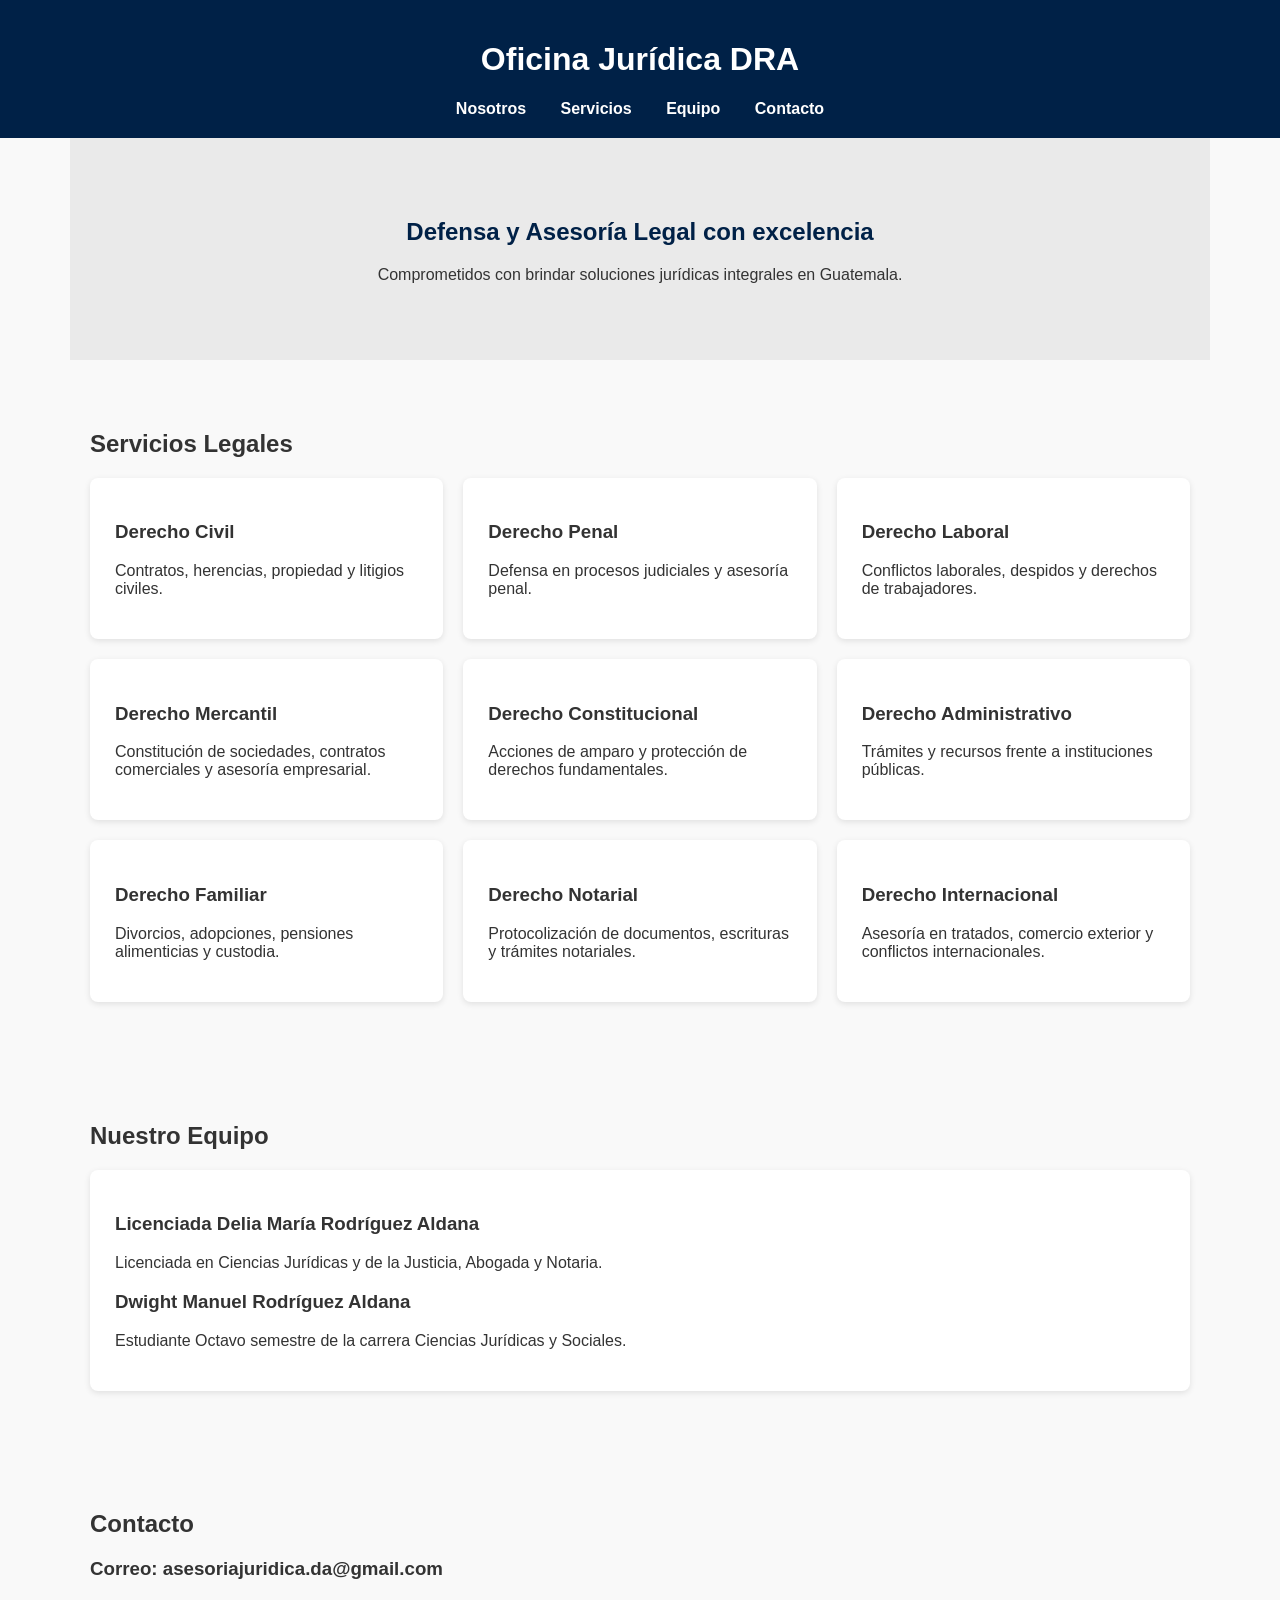
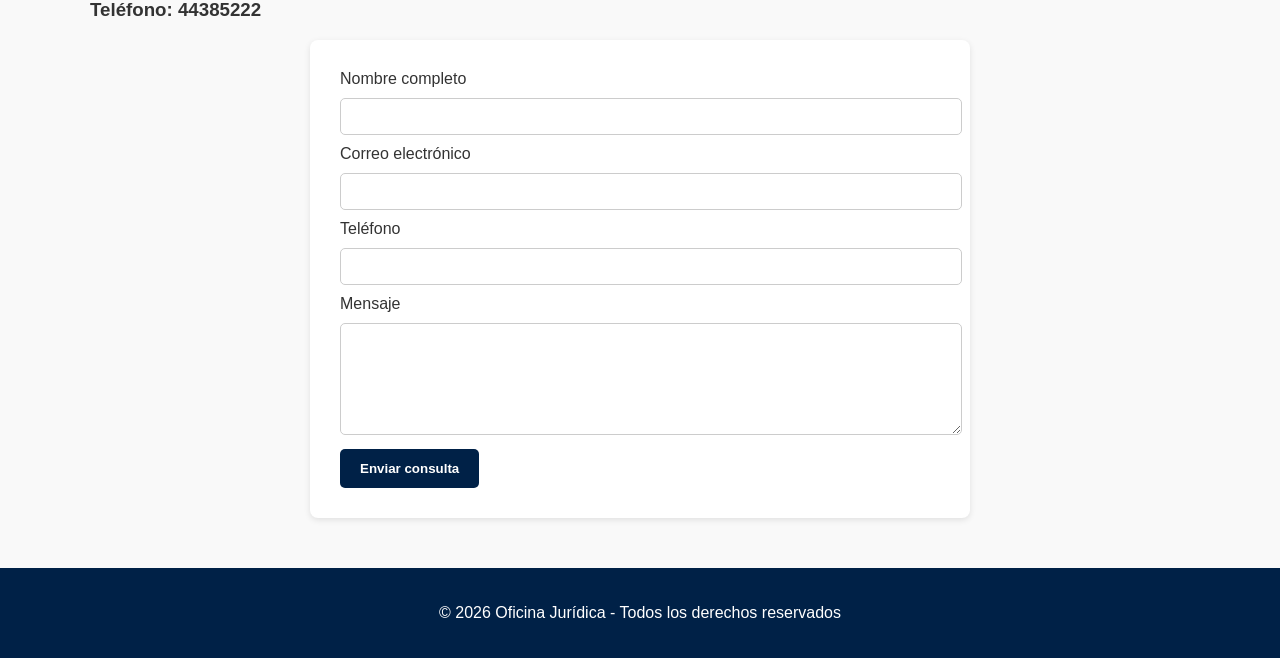
==== index.html @ 93d7ea25 "Add files via upload" ====
<!DOCTYPE html>
<html lang="es">
<head>
  <meta charset="UTF-8">
  <meta name="viewport" content="width=device-width, initial-scale=1.0">
  <title>Oficina Jurídica - DRA</title>
  <link rel="stylesheet" href="style.css">
</head>
<body>
  <header>
    <h1>Oficina Jurídica DRA</h1>
    <nav>
      <a href="#about">Nosotros</a>
      <a href="#services">Servicios</a>
      <a href="#team">Equipo</a>
      <a href="#contact">Contacto</a>
    </nav>
  </header>

  <section class="hero" id="about">
    <h2>Defensa y Asesoría Legal con excelencia</h2>
    <p>Comprometidos con brindar soluciones jurídicas integrales en Guatemala.</p>
  </section>

  <section id="services">
    <h2>Servicios Legales</h2>
    <div class="grid">
      <div class="card"><h3>Derecho Civil</h3><p>Contratos, herencias, propiedad y litigios civiles.</p></div>
      <div class="card"><h3>Derecho Penal</h3><p>Defensa en procesos judiciales y asesoría penal.</p></div>
      <div class="card"><h3>Derecho Laboral</h3><p>Conflictos laborales, despidos y derechos de trabajadores.</p></div>
      <div class="card"><h3>Derecho Mercantil</h3><p>Constitución de sociedades, contratos comerciales y asesoría empresarial.</p></div>
      <div class="card"><h3>Derecho Constitucional</h3><p>Acciones de amparo y protección de derechos fundamentales.</p></div>
      <div class="card"><h3>Derecho Administrativo</h3><p>Trámites y recursos frente a instituciones públicas.</p></div>
      <div class="card"><h3>Derecho Familiar</h3><p>Divorcios, adopciones, pensiones alimenticias y custodia.</p></div>
      <div class="card"><h3>Derecho Notarial</h3><p>Protocolización de documentos, escrituras y trámites notariales.</p></div>
      <div class="card"><h3>Derecho Internacional</h3><p>Asesoría en tratados, comercio exterior y conflictos internacionales.</p></div>
    </div>
  </section>

  <section id="team">
    <h2>Nuestro Equipo</h2>
    <div class="card">
      <h3>Licenciada Delia María Rodríguez Aldana</h3>
      <p>Licenciada en Ciencias Jurídicas y de la Justicia, Abogada y Notaria.</p>
<h3>Dwight Manuel Rodríguez Aldana</h3>
      <p>Estudiante Octavo semestre de la carrera Ciencias Jurídicas y Sociales.</p>
    </div>
  </section>

  <section id="contact">
    <h2>Contacto</h2>
<h3>Correo: asesoriajuridica.da@gmail.com</h3>
<h3>Teléfono: 44385222</h3>
    <form action="https://formspree.io/f/maqgzyrv" method="POST" class="formulario">
      <label for="name">Nombre completo</label>
      <input type="text" id="name" name="name" required>

      <label for="email">Correo electrónico</label>
      <input type="email" id="email" name="name" required>

      <label for="phone">Teléfono</label>
      <input type="tel" id="phone" name="4438-5222">

      <label for="message">Mensaje</label>
      <textarea id="message" name="message" rows="6" required></textarea>

      <input type="hidden" name="_next" value="gracias.html">

      <button type="submit">Enviar consulta</button>
    </form>
  </section>

  <footer>
    <p>&copy; 2026 Oficina Jurídica - Todos los derechos reservados</p>
  </footer>
</body>
</html>
---- style.css ----
body {
  font-family: 'Segoe UI', Arial, sans-serif;
  margin: 0;
  padding: 0;
  background: #f9f9f9;
  color: #333;
}

header {
  background: #002147;
  color: white;
  padding: 20px;
  text-align: center;
}

nav a {
  color: white;
  margin: 0 15px;
  text-decoration: none;
  font-weight: bold;
}

section {
  padding: 50px;
  max-width: 1100px;
  margin: auto;
}

.hero {
  background: #eaeaea;
  text-align: center;
  padding: 60px 20px;
}

.hero h2 {
  color: #002147;
}

.grid {
  display: flex;
  flex-wrap: wrap;
  gap: 20px;
  justify-content: center;
}

.card {
  background: #fff;
  padding: 25px;
  border-radius: 8px;
  box-shadow: 0 2px 6px rgba(0,0,0,0.1);
  flex: 1 1 300px;
}

.formulario {
  max-width: 600px;
  margin: auto;
  background: #fff;
  padding: 30px;
  border-radius: 8px;
  box-shadow: 0 2px 6px rgba(0,0,0,0.1);
}

.formulario input, .formulario textarea {
  width: 100%;
  padding: 10px;
  margin: 10px 0;
  border: 1px solid #ccc;
  border-radius: 5px;
}

.formulario button {
  background: #002147;
  color: white;
  padding: 12px 20px;
  border: none;
  border-radius: 5px;
  cursor: pointer;
  font-weight: bold;
}

footer {
  background: #002147;
  color: white;
  text-align: center;
  padding: 20px;
}
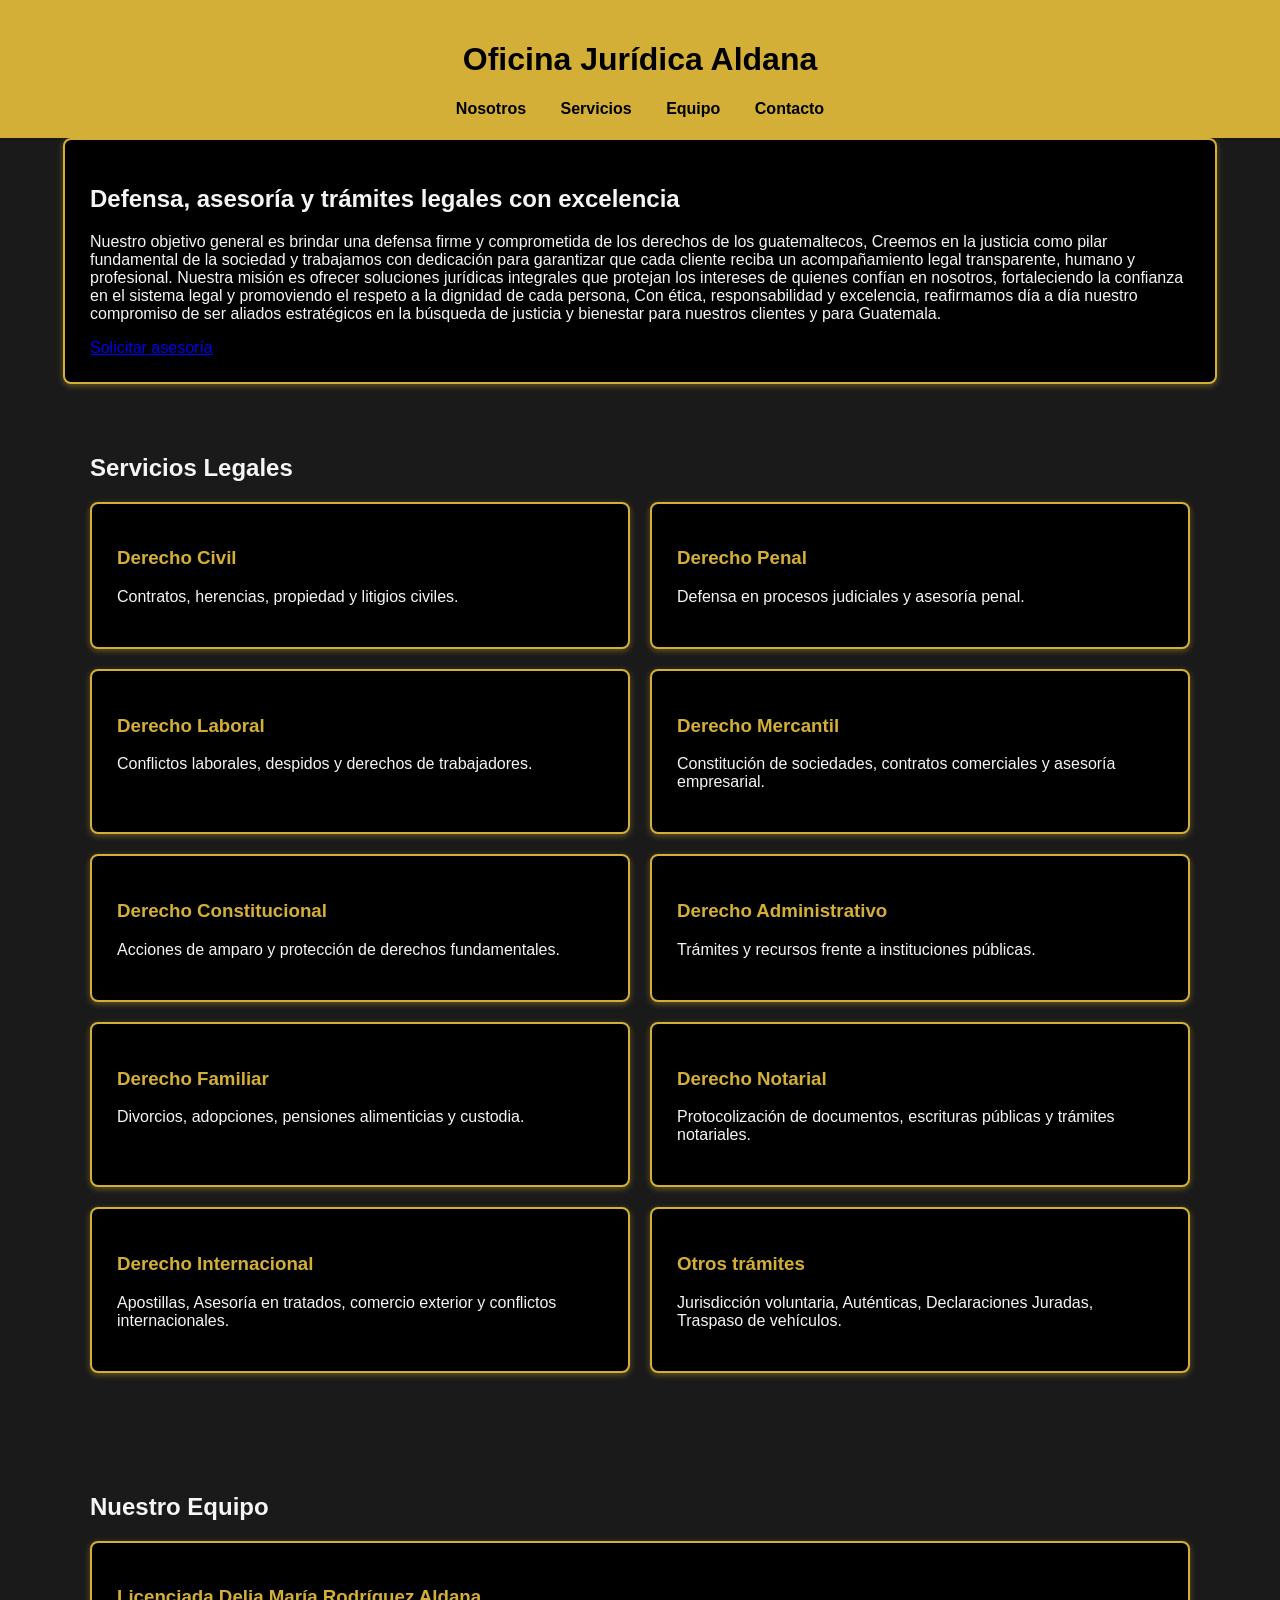
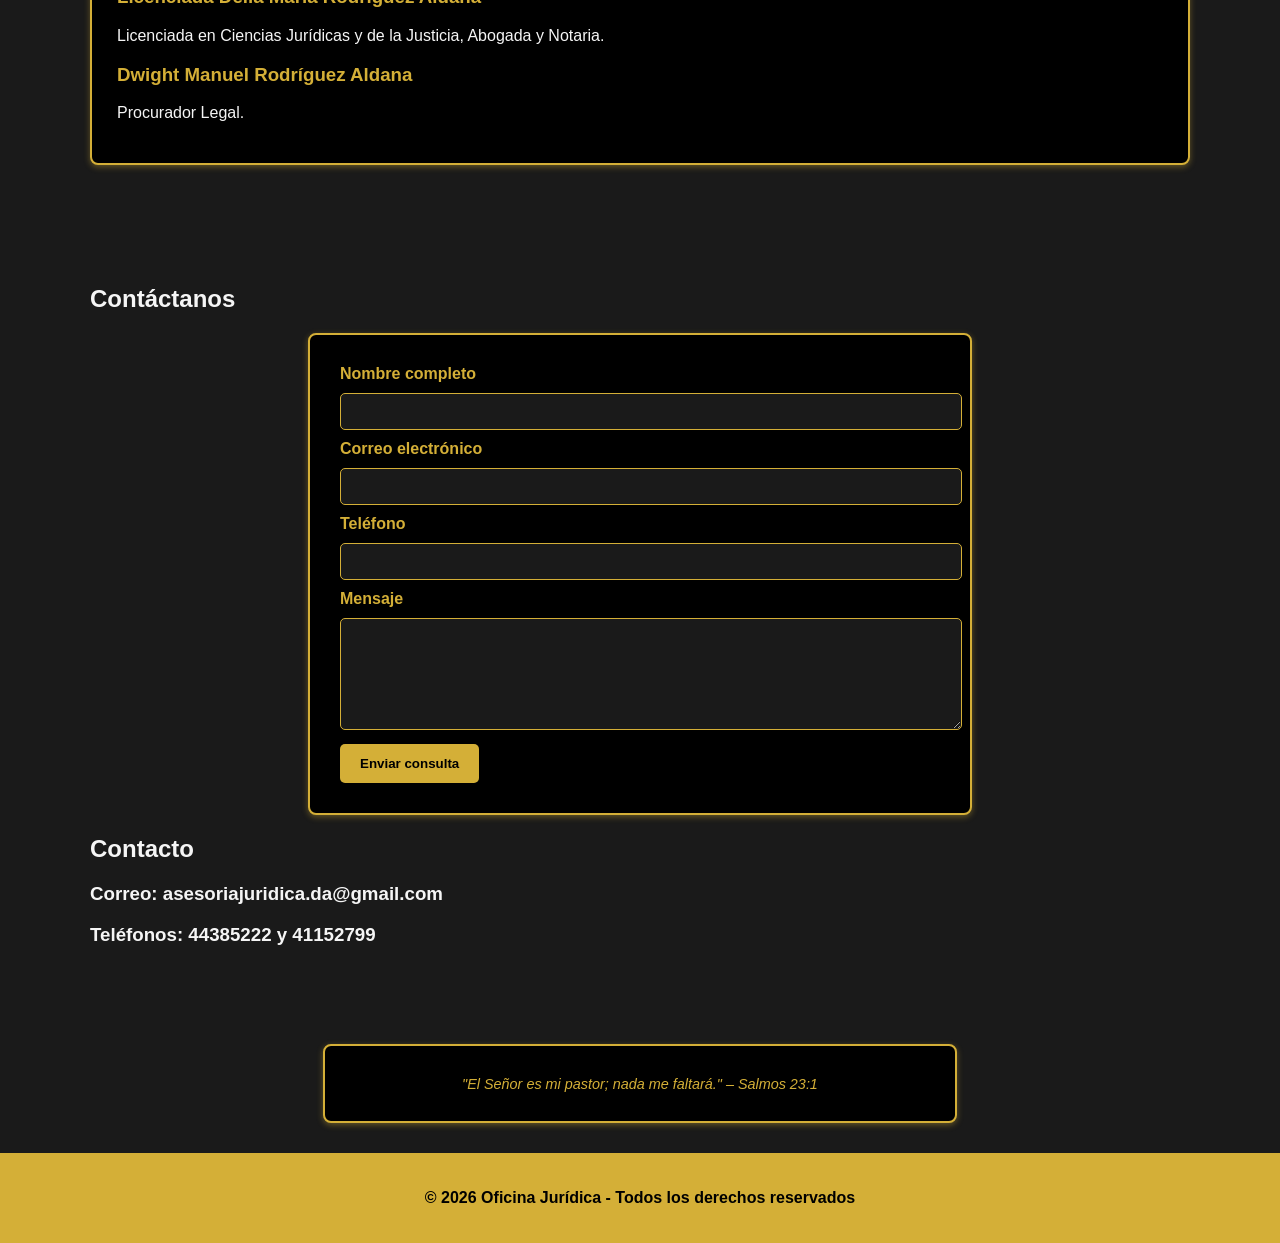
==== commit 1ed12943: "Add files via upload" ====
--- a/index.html
+++ b/index.html
@@ -3,12 +3,12 @@
 <head>
   <meta charset="UTF-8">
   <meta name="viewport" content="width=device-width, initial-scale=1.0">
-  <title>Oficina Jurídica - DRA</title>
+  <title>Oficina Jurídica - Aldana</title>
   <link rel="stylesheet" href="style.css">
 </head>
 <body>
   <header>
-    <h1>Oficina Jurídica DRA</h1>
+    <h1>Oficina Jurídica Aldana</h1>
     <nav>
       <a href="#about">Nosotros</a>
       <a href="#services">Servicios</a>
@@ -17,9 +17,13 @@
     </nav>
   </header>
 
-  <section class="hero" id="about">
-    <h2>Defensa y Asesoría Legal con excelencia</h2>
-    <p>Comprometidos con brindar soluciones jurídicas integrales en Guatemala.</p>
+  <section class="card" id="about">
+
+    <h2>Defensa, asesoría y trámites legales con excelencia</h2>
+    <p>Nuestro objetivo general es brindar una defensa firme y comprometida de los derechos de los guatemaltecos, Creemos en la justicia como pilar fundamental de la sociedad y trabajamos con dedicación para garantizar que cada cliente reciba un acompañamiento legal transparente, humano y profesional.
+
+Nuestra misión es ofrecer soluciones jurídicas integrales que protejan los intereses de quienes confían en nosotros, fortaleciendo la confianza en el sistema legal y promoviendo el respeto a la dignidad de cada persona, Con ética, responsabilidad y excelencia, reafirmamos día a día nuestro compromiso de ser aliados estratégicos en la búsqueda de justicia y bienestar para nuestros clientes y para Guatemala.</p>
+<a href="#contact" class="btn">Solicitar asesoría</a>
   </section>
 
   <section id="services">
@@ -32,8 +36,9 @@
       <div class="card"><h3>Derecho Constitucional</h3><p>Acciones de amparo y protección de derechos fundamentales.</p></div>
       <div class="card"><h3>Derecho Administrativo</h3><p>Trámites y recursos frente a instituciones públicas.</p></div>
       <div class="card"><h3>Derecho Familiar</h3><p>Divorcios, adopciones, pensiones alimenticias y custodia.</p></div>
-      <div class="card"><h3>Derecho Notarial</h3><p>Protocolización de documentos, escrituras y trámites notariales.</p></div>
-      <div class="card"><h3>Derecho Internacional</h3><p>Asesoría en tratados, comercio exterior y conflictos internacionales.</p></div>
+      <div class="card"><h3>Derecho Notarial</h3><p>Protocolización de documentos, escrituras públicas y trámites notariales.</p></div>
+      <div class="card"><h3>Derecho Internacional</h3><p>Apostillas, Asesoría en tratados, comercio exterior y conflictos internacionales.</p></div>
+ <div class="card"><h3>Otros trámites</h3><p>Jurisdicción voluntaria, Auténticas, Declaraciones Juradas, Traspaso de vehículos.</p></div>
     </div>
   </section>
 
@@ -43,14 +48,12 @@
       <h3>Licenciada Delia María Rodríguez Aldana</h3>
       <p>Licenciada en Ciencias Jurídicas y de la Justicia, Abogada y Notaria.</p>
 <h3>Dwight Manuel Rodríguez Aldana</h3>
-      <p>Estudiante Octavo semestre de la carrera Ciencias Jurídicas y Sociales.</p>
+      <p>Procurador Legal.</p>
     </div>
   </section>
 
   <section id="contact">
-    <h2>Contacto</h2>
-<h3>Correo: asesoriajuridica.da@gmail.com</h3>
-<h3>Teléfono: 44385222</h3>
+    <h2>Contáctanos</h2>
     <form action="https://formspree.io/f/maqgzyrv" method="POST" class="formulario">
       <label for="name">Nombre completo</label>
       <input type="text" id="name" name="name" required>
@@ -68,8 +71,13 @@
 
       <button type="submit">Enviar consulta</button>
     </form>
+<h2>Contacto</h2>
+<h3>Correo: asesoriajuridica.da@gmail.com</h3>
+<h3>Teléfonos: 44385222 y 41152799</h3>
   </section>
-
+<div class="versiculo">
+  <p>"El Señor es mi pastor; nada me faltará." – Salmos 23:1</p>
+</div>
   <footer>
     <p>&copy; 2026 Oficina Jurídica - Todos los derechos reservados</p>
   </footer>
--- a/style.css
+++ b/style.css
@@ -1,86 +1,127 @@
+/* Estilo general */
 body {
   font-family: 'Segoe UI', Arial, sans-serif;
   margin: 0;
   padding: 0;
-  background: #f9f9f9;
-  color: #333;
+  background: #1a1a1a; /* gris oscuro para suavizar el contraste */
+  color: #f5f5f5;      /* texto claro */
 }
 
+/* Encabezado y navegación */
 header {
-  background: #002147;
-  color: white;
+  background: #d4af37; /* dorado protagonista */
+  color: #000;
   padding: 20px;
   text-align: center;
 }
-
 nav a {
-  color: white;
+  color: #000;
   margin: 0 15px;
   text-decoration: none;
   font-weight: bold;
 }
+nav a:hover {
+  color: #b8860b; /* dorado más oscuro al pasar el mouse */
+}
 
+/* Secciones */
 section {
   padding: 50px;
   max-width: 1100px;
   margin: auto;
 }
 
+/* Hero principal */
 .hero {
-  background: #eaeaea;
+  background: #000;
   text-align: center;
   padding: 60px 20px;
+  color: #d4af37; /* dorado dominante */
+}
+.hero h2 {
+  font-size: 2em;
+  margin-bottom: 10px;
 }
 
-.hero h2 {
-  color: #002147;
-}
-
+/* Tarjetas de servicios */
 .grid {
   display: flex;
   flex-wrap: wrap;
   gap: 20px;
   justify-content: center;
 }
-
 .card {
-  background: #fff;
+  background: #000;
   padding: 25px;
   border-radius: 8px;
-  box-shadow: 0 2px 6px rgba(0,0,0,0.1);
+  border: 2px solid #d4af37;
+  box-shadow: 0 2px 6px rgba(212,175,55,0.4);
   flex: 1 1 300px;
+  color: #f5f5f5;
+}
+.card h3 {
+  color: #d4af37;
 }
 
+/* Formulario de contacto */
 .formulario {
   max-width: 600px;
   margin: auto;
-  background: #fff;
+  background: #000;
   padding: 30px;
   border-radius: 8px;
-  box-shadow: 0 2px 6px rgba(0,0,0,0.1);
+  border: 2px solid #d4af37;
+  box-shadow: 0 2px 6px rgba(212,175,55,0.4);
 }
-
+.formulario label {
+  color: #d4af37;
+  font-weight: bold;
+}
 .formulario input, .formulario textarea {
   width: 100%;
   padding: 10px;
   margin: 10px 0;
-  border: 1px solid #ccc;
+  border: 1px solid #d4af37;
   border-radius: 5px;
+  background: #1a1a1a;
+  color: #f5f5f5;
 }
-
+.formulario input:focus, .formulario textarea:focus {
+  outline: none;
+  border-color: #b8860b;
+}
 .formulario button {
-  background: #002147;
-  color: white;
+  background: #d4af37;
+  color: #000;
   padding: 12px 20px;
   border: none;
   border-radius: 5px;
   cursor: pointer;
   font-weight: bold;
 }
+.formulario button:hover {
+  background: #b8860b;
+}
 
+/* Footer */
 footer {
-  background: #002147;
-  color: white;
+  background: #d4af37;
+  color: #000;
   text-align: center;
   padding: 20px;
+  font-weight: bold;
 }
+
+.versiculo {
+  font-size: 0.9em;          /* letra pequeña */
+  font-style: italic;        /* estilo elegante */
+  color: #d4af37;            /* dorado */
+  text-align: center;        /* centrado */
+  margin: 30px auto;         /* espacio alrededor */
+  padding: 15px;
+  border: 2px solid #d4af37; /* borde dorado */
+  border-radius: 8px;        /* esquinas redondeadas */
+  max-width: 600px;          /* ancho máximo */
+  background: #000;          /* fondo negro elegante */
+  box-shadow: 0 2px 6px rgba(212,175,55,0.4); /* sombra dorada */
+}
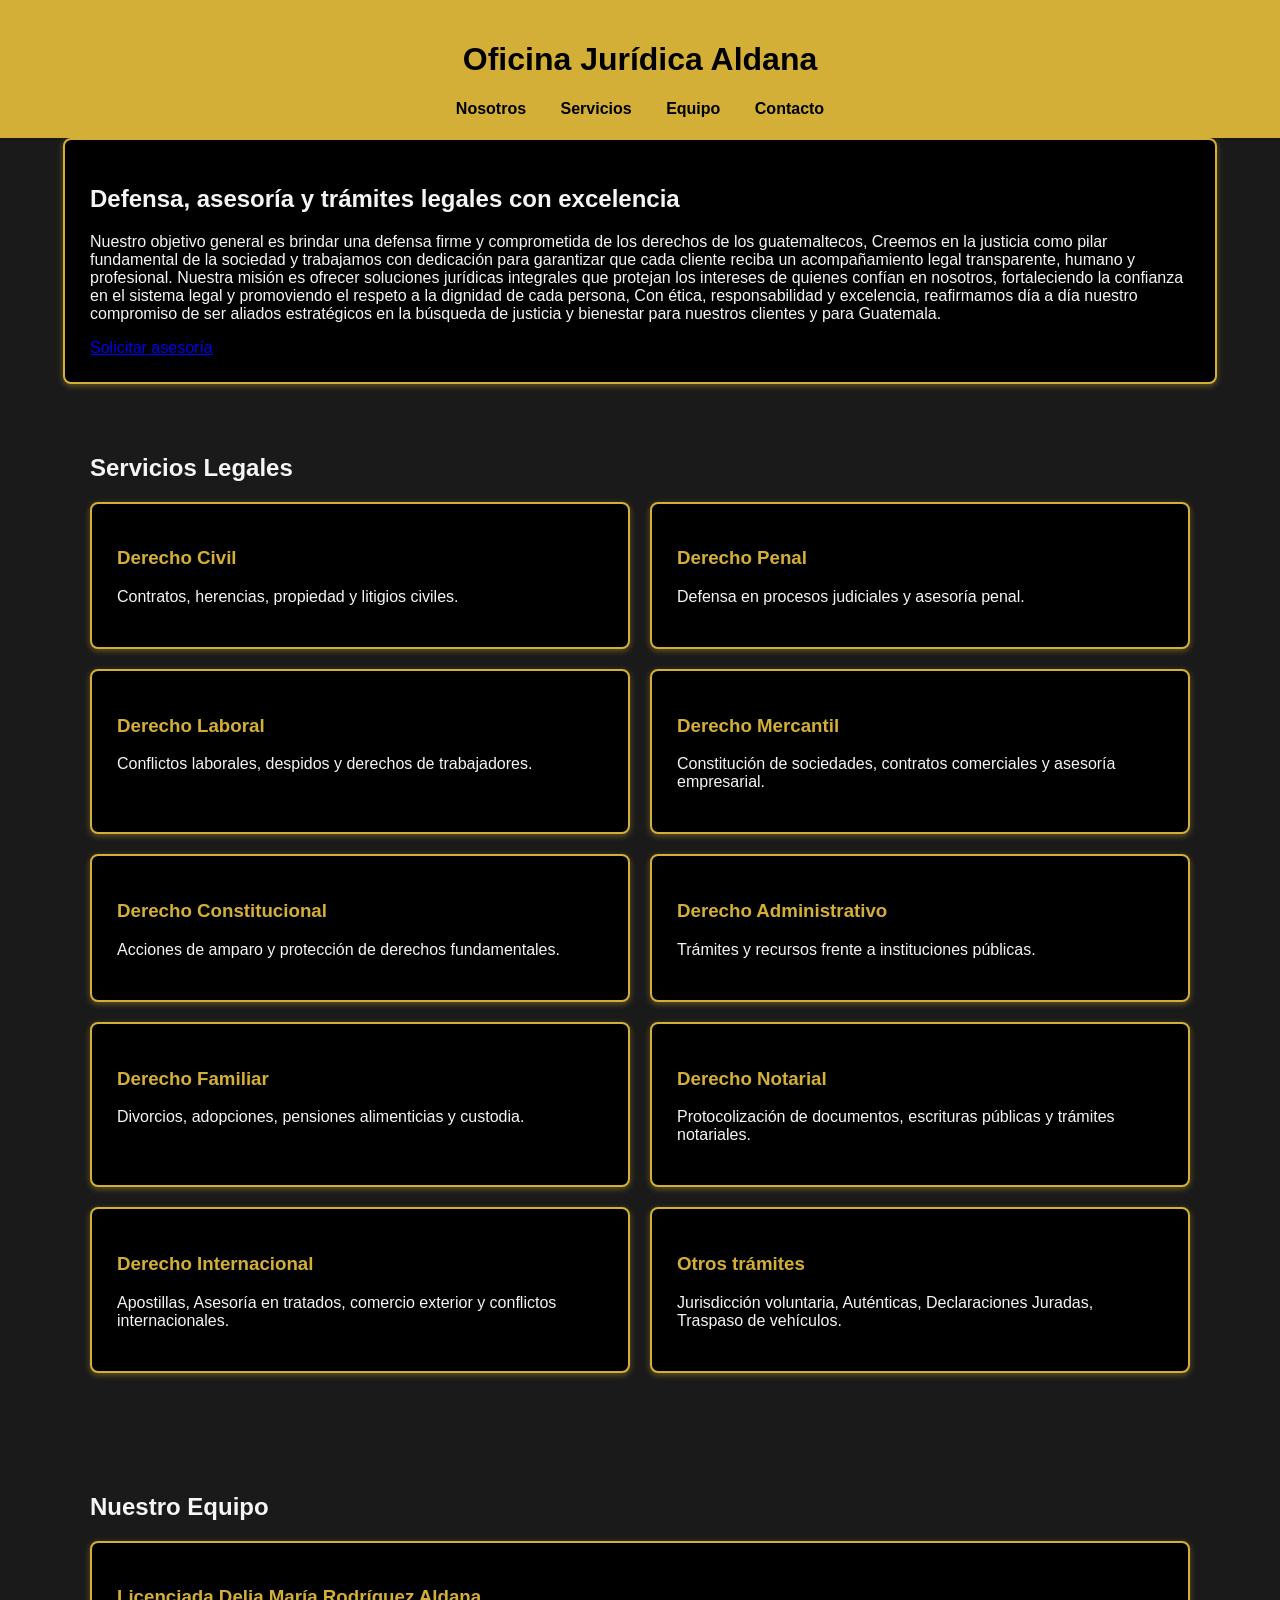
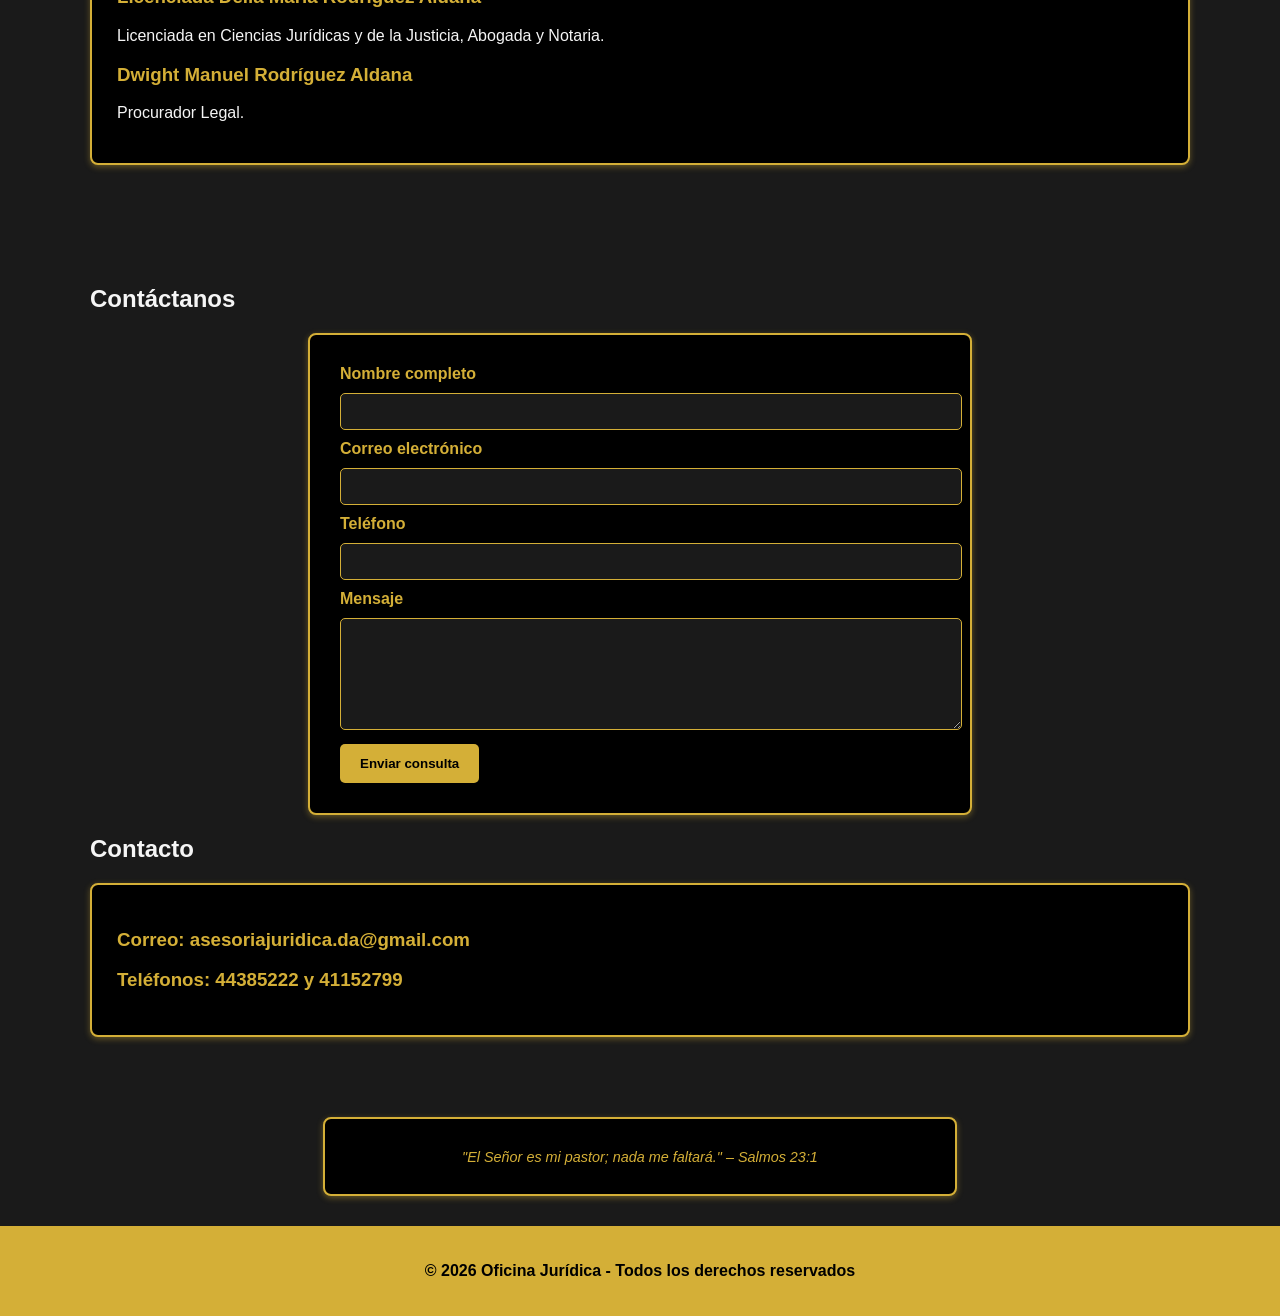
==== commit e491a857: "Add files via upload" ====
--- a/index.html
+++ b/index.html
@@ -72,8 +72,10 @@
       <button type="submit">Enviar consulta</button>
     </form>
 <h2>Contacto</h2>
+ <div class="card">
 <h3>Correo: asesoriajuridica.da@gmail.com</h3>
 <h3>Teléfonos: 44385222 y 41152799</h3>
+ </div>
   </section>
 <div class="versiculo">
   <p>"El Señor es mi pastor; nada me faltará." – Salmos 23:1</p>
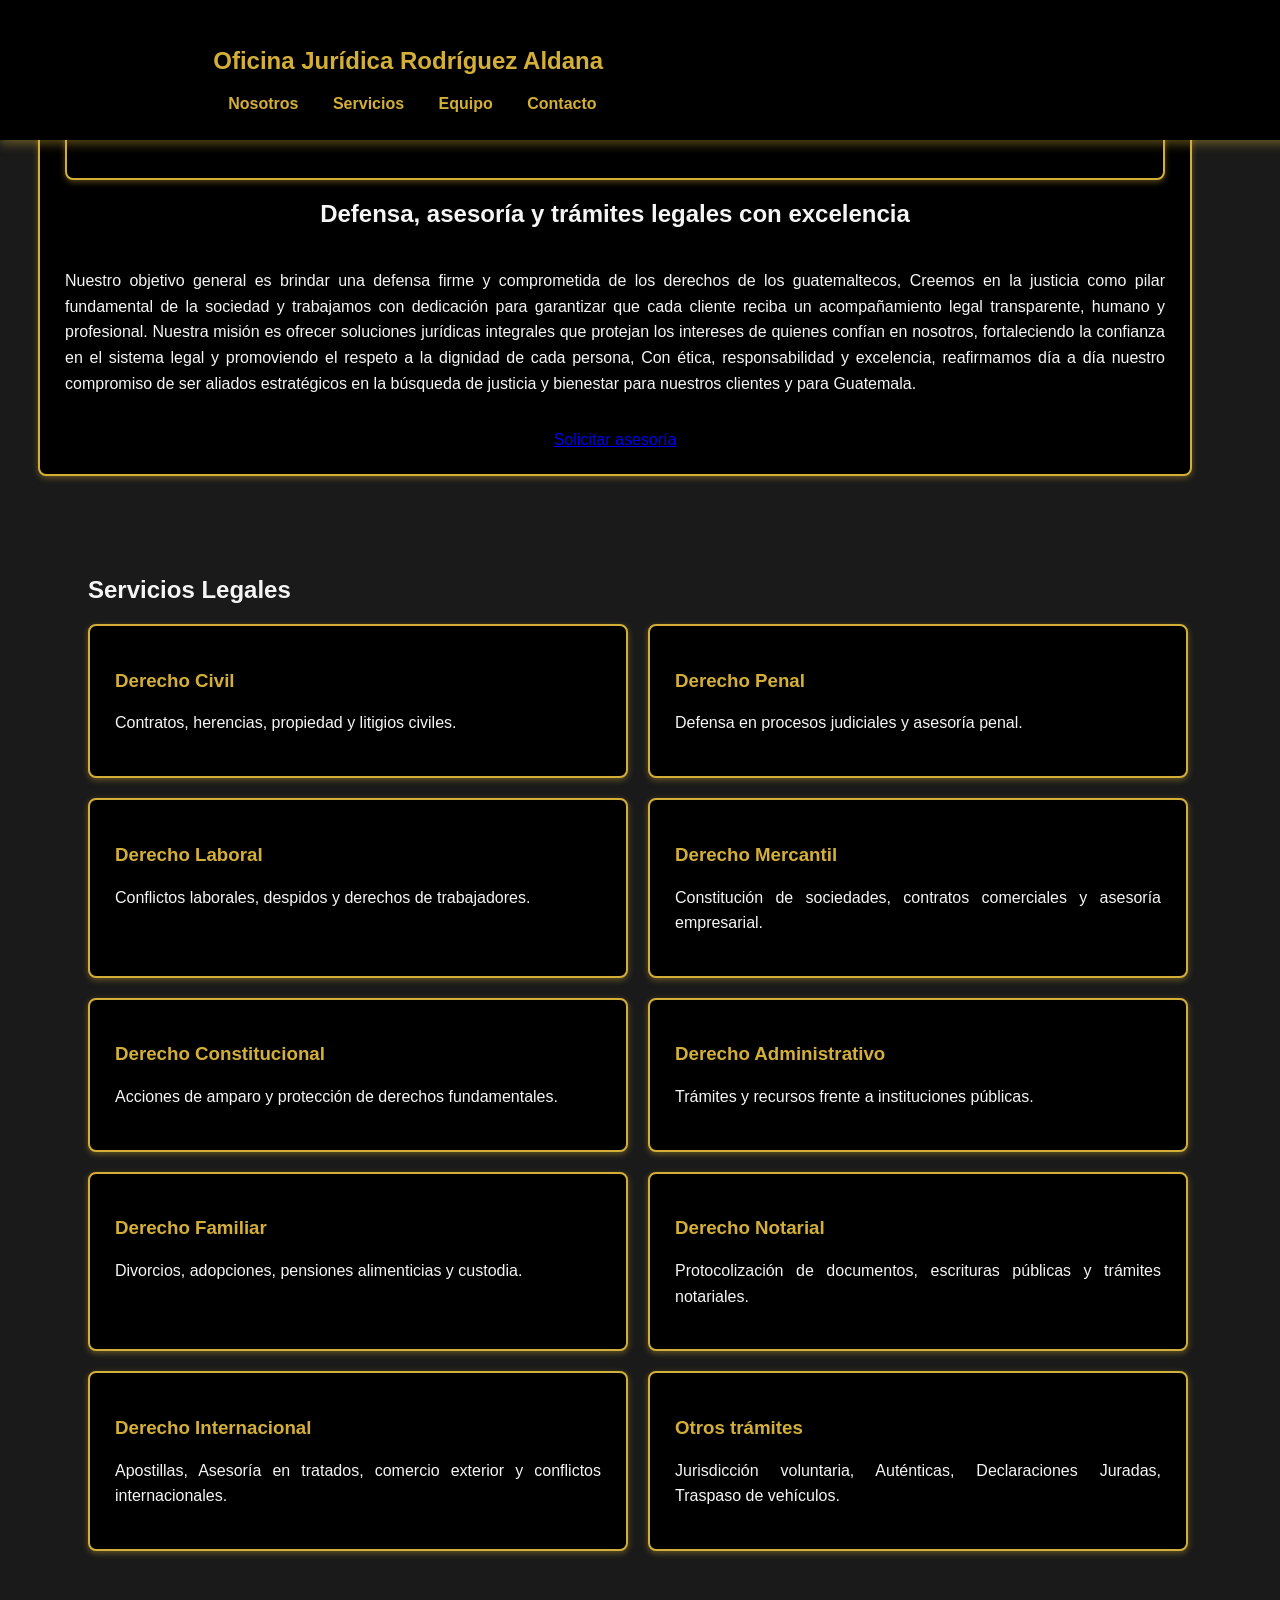
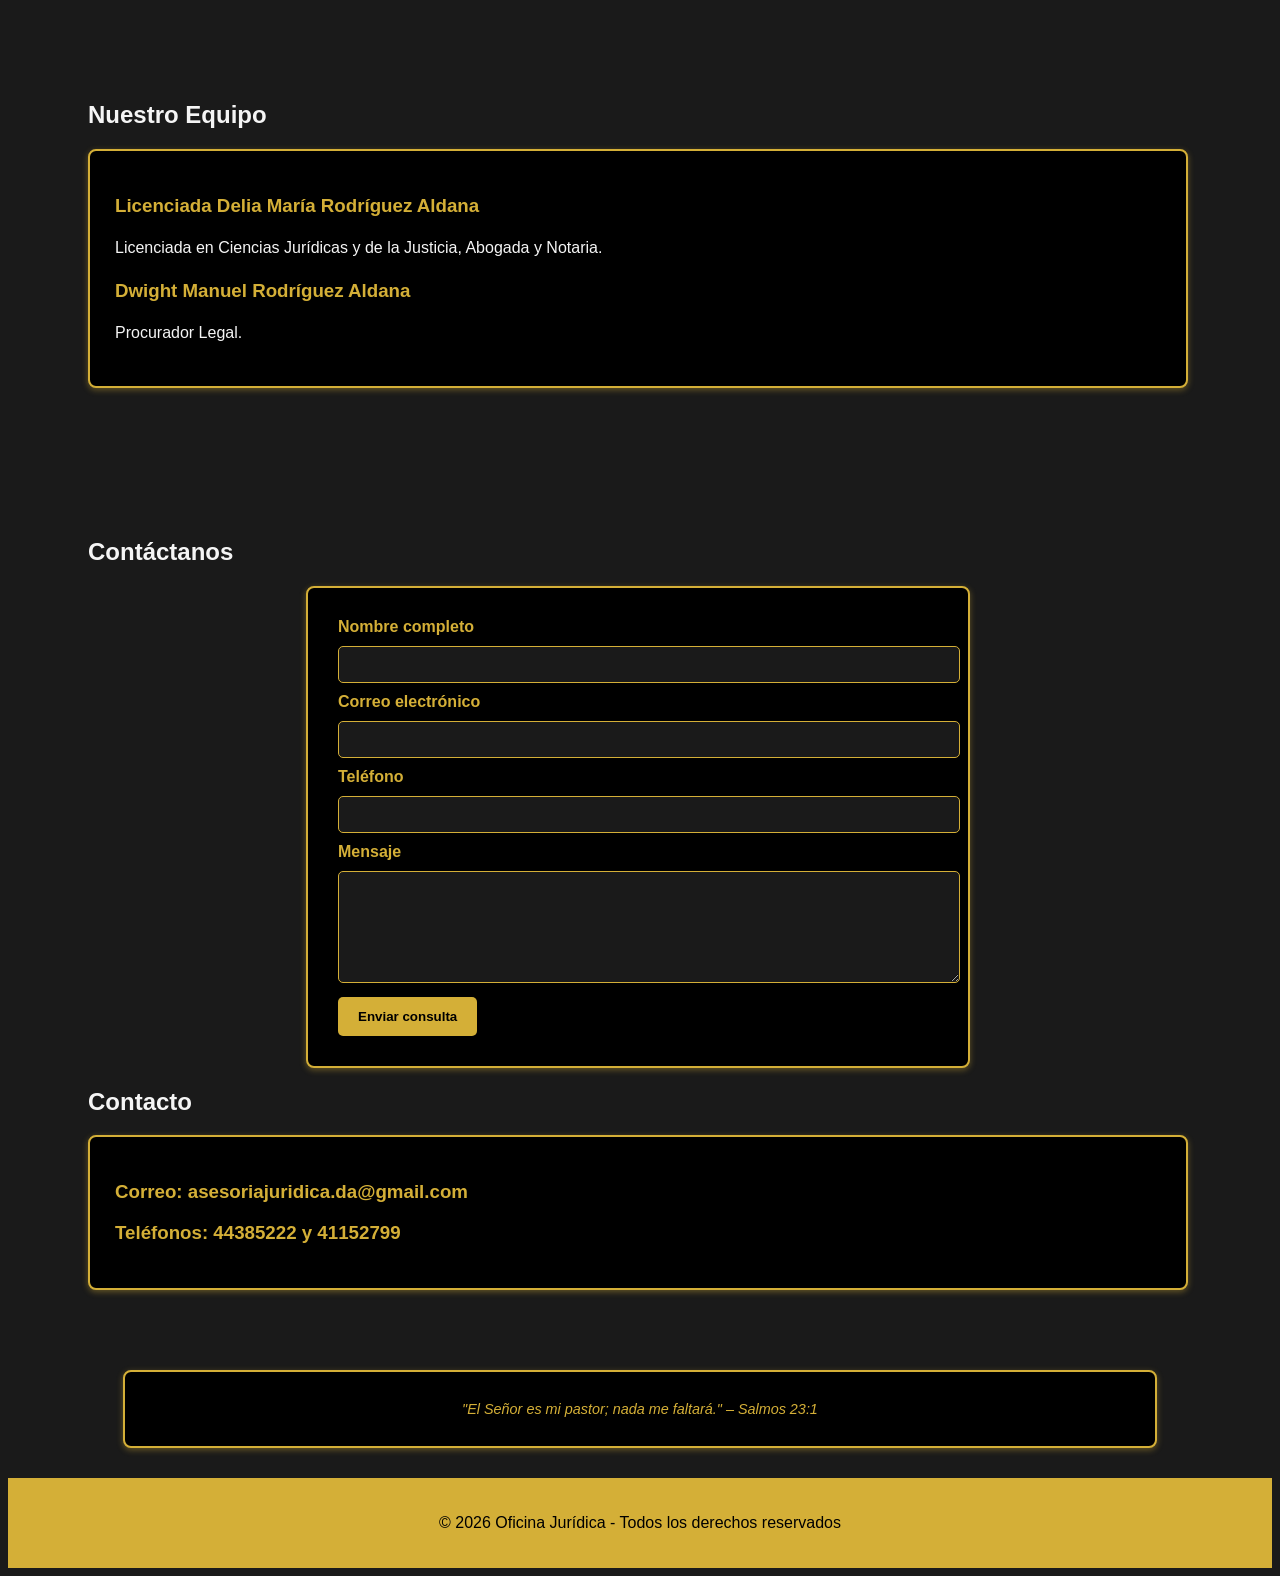
==== commit 10002747: "Add files via upload" ====
--- a/index.html
+++ b/index.html
@@ -8,7 +8,9 @@
 </head>
 <body>
   <header>
-    <h1>Oficina Jurídica Aldana</h1>
+<img src="logo.png" alt="Logo Rodríguez Aldana" class="logo">
+  <nav>
+    <h1>Oficina Jurídica Rodríguez Aldana</h1>
     <nav>
       <a href="#about">Nosotros</a>
       <a href="#services">Servicios</a>
@@ -17,8 +19,11 @@
     </nav>
   </header>
 
+</body>
+ 
   <section class="card" id="about">
-
+ <div class="card"><h3>Derecho Civil</h3><p></p></div>
+ <div class="grid">
     <h2>Defensa, asesoría y trámites legales con excelencia</h2>
     <p>Nuestro objetivo general es brindar una defensa firme y comprometida de los derechos de los guatemaltecos, Creemos en la justicia como pilar fundamental de la sociedad y trabajamos con dedicación para garantizar que cada cliente reciba un acompañamiento legal transparente, humano y profesional.
 
--- a/style.css
+++ b/style.css
@@ -1,7 +1,7 @@
 /* Estilo general */
 body {
   font-family: 'Segoe UI', Arial, sans-serif;
-  margin: 0;
+  margin-top: 40px;
   padding: 0;
   background: #1a1a1a; /* gris oscuro para suavizar el contraste */
   color: #f5f5f5;      /* texto claro */
@@ -9,17 +9,34 @@
 
 /* Encabezado y navegación */
 header {
-  background: #d4af37; /* dorado protagonista */
-  color: #000;
-  padding: 20px;
-  text-align: center;
+  position: fixed;
+  top: 0;
+  left: 0;
+  width: 100%;
+  height: 110px; /* altura fija */
+  background: #000;
+  color: #d4af37;
+  display: flex;
+  justify-content: flex-start; /* logo + texto alineados a la izquierda */
+  align-items: center;
+  padding: 15px 30px;
+  box-shadow: 0 4px 10px rgba(212,175,55,0.4);
+  z-index: 1000;
 }
+
+.logo {
+  height: 300px;
+  margin-top: 50px;
+}
+
 nav a {
-  color: #000;
+  color: #d4af37;
   margin: 0 15px;
   text-decoration: none;
   font-weight: bold;
+  transition: color 0.3s ease;
 }
+
 nav a:hover {
   color: #b8860b; /* dorado más oscuro al pasar el mouse */
 }
@@ -28,15 +45,16 @@
 section {
   padding: 50px;
   max-width: 1100px;
-  margin: auto;
+margin: 30px;
 }
 
 /* Hero principal */
 .hero {
   background: #000;
   text-align: center;
-  padding: 60px 20px;
+  padding: 60px 30px;
   color: #d4af37; /* dorado dominante */
+ margin: 350px;
 }
 .hero h2 {
   font-size: 2em;
@@ -109,7 +127,8 @@
   color: #000;
   text-align: center;
   padding: 20px;
-  font-weight: bold;
+max-width: 2000px;
+
 }
 
 .versiculo {
@@ -121,7 +140,13 @@
   padding: 15px;
   border: 2px solid #d4af37; /* borde dorado */
   border-radius: 8px;        /* esquinas redondeadas */
-  max-width: 600px;          /* ancho máximo */
+  max-width: 1000px;          /* ancho máximo */
   background: #000;          /* fondo negro elegante */
   box-shadow: 0 2px 6px rgba(212,175,55,0.4); /* sombra dorada */
 }
+
+section p {
+  text-align: justify;   /* alinea el texto a ambos lados */
+  line-height: 1.6;      /* mejora la legibilidad */
+  margin: 0 0 15px 0;    /* espacio entre párrafos */
+}
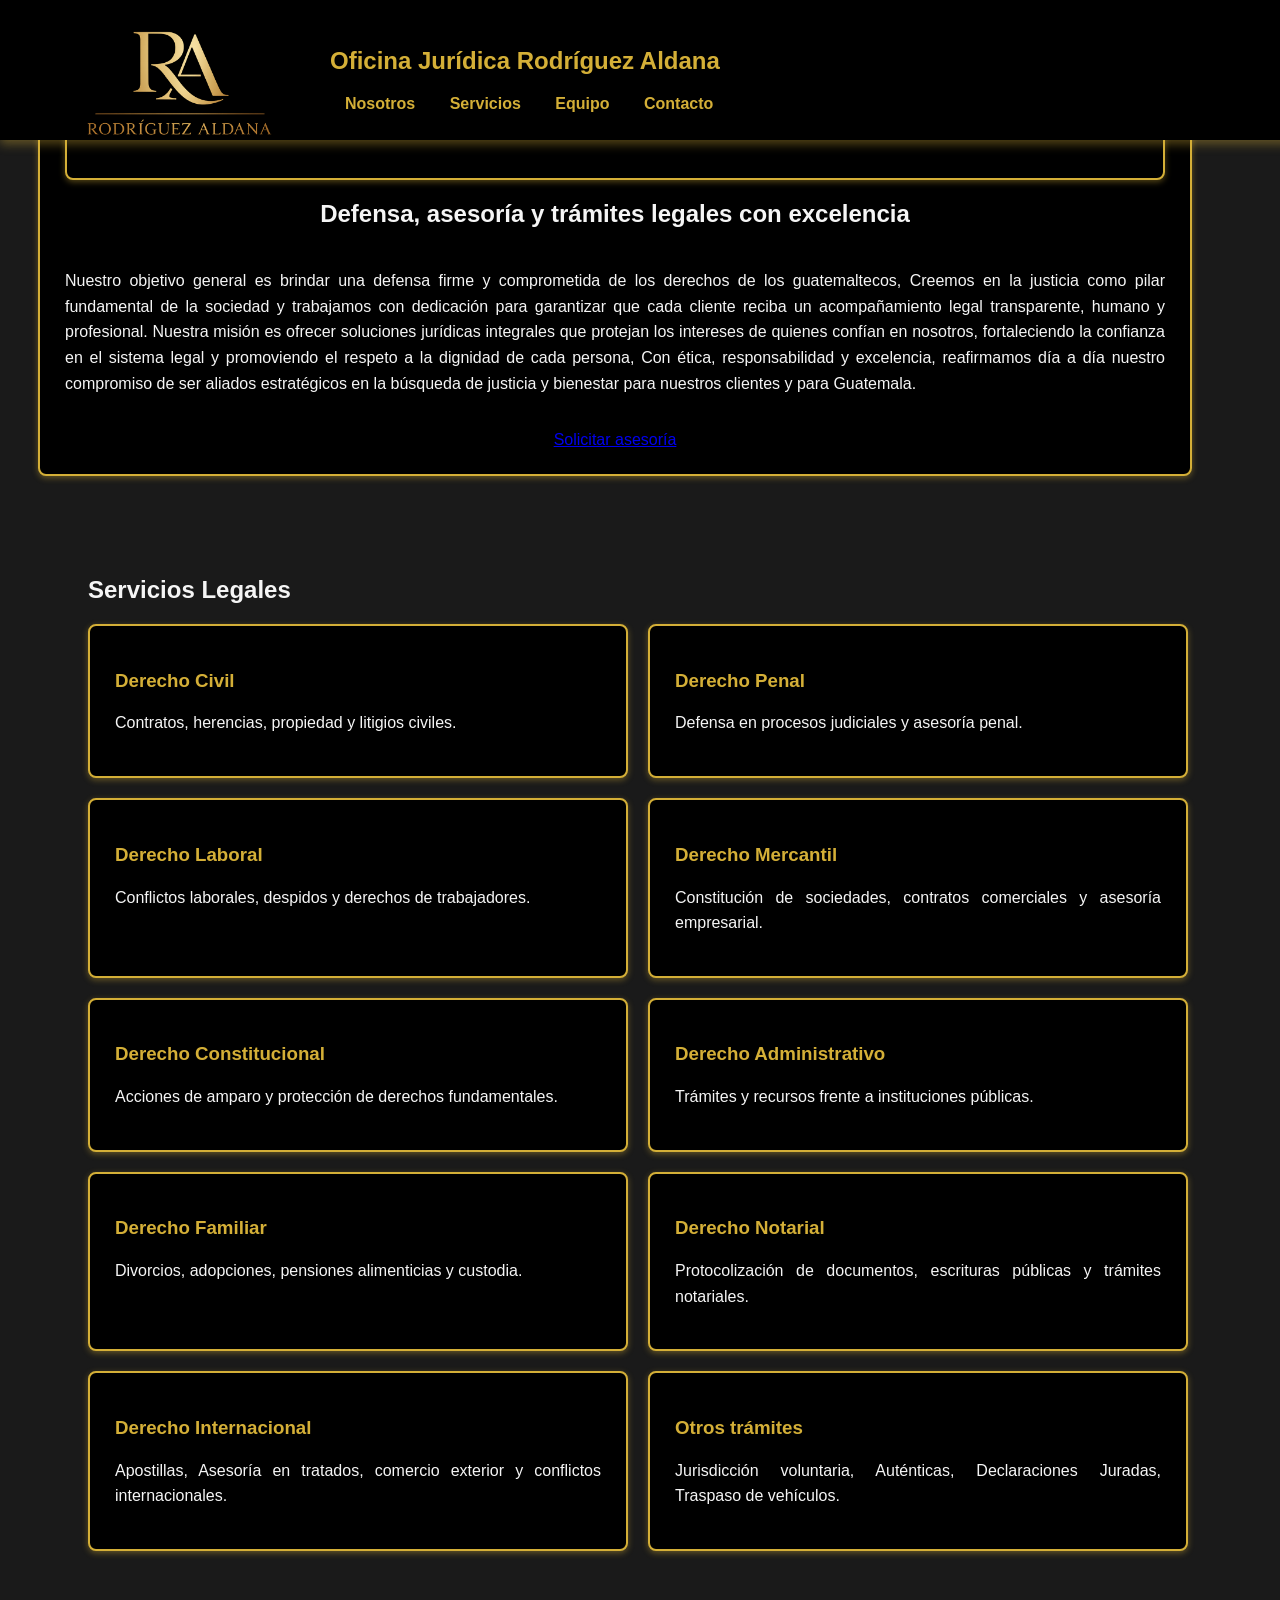
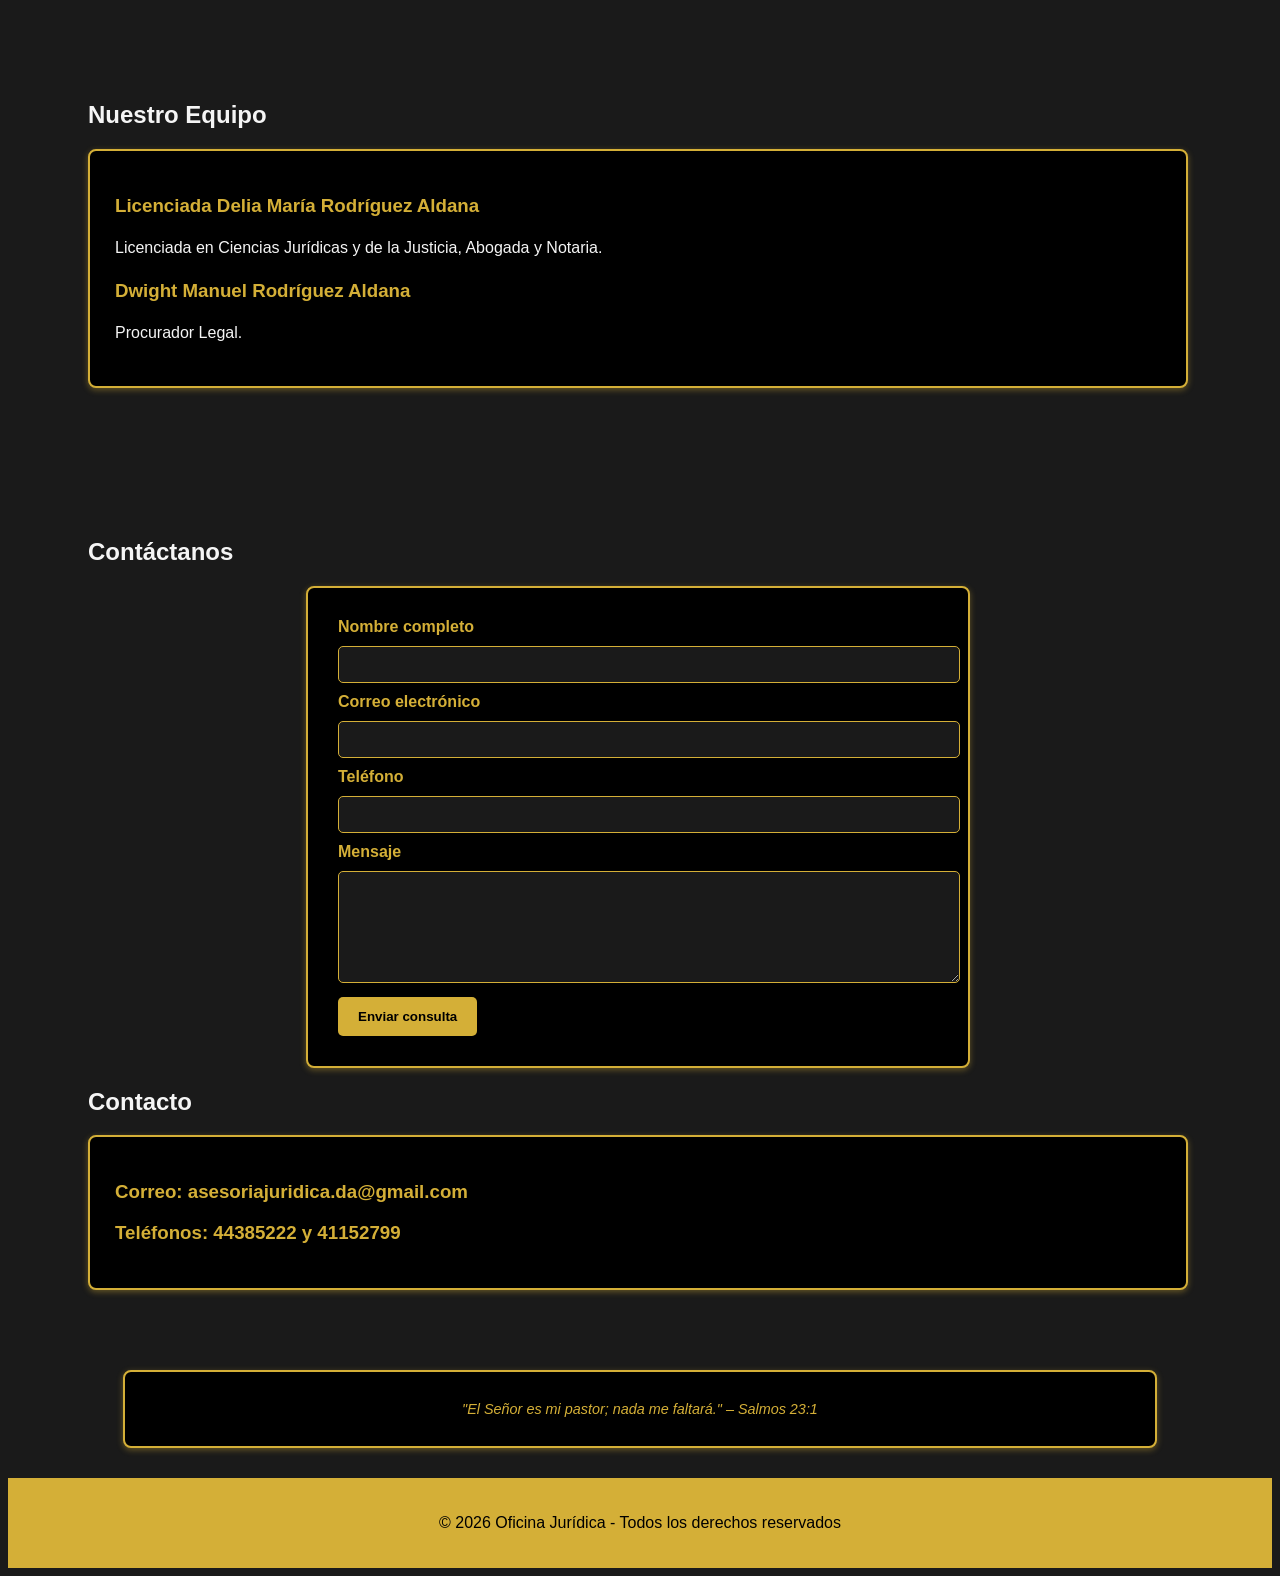
==== commit d5d63931: "Fix HTML structure and content updates" ====
--- a/index.html
+++ b/index.html
@@ -22,7 +22,7 @@
 </body>
  
   <section class="card" id="about">
- <div class="card"><h3>Derecho Civil</h3><p></p></div>
+ <div class="card"><h3>ESPACIO EN BLANCO</h3><p></p></div>
  <div class="grid">
     <h2>Defensa, asesoría y trámites legales con excelencia</h2>
     <p>Nuestro objetivo general es brindar una defensa firme y comprometida de los derechos de los guatemaltecos, Creemos en la justicia como pilar fundamental de la sociedad y trabajamos con dedicación para garantizar que cada cliente reciba un acompañamiento legal transparente, humano y profesional.
--- a/style.css
+++ b/style.css
@@ -150,3 +150,38 @@
   line-height: 1.6;      /* mejora la legibilidad */
   margin: 0 0 15px 0;    /* espacio entre párrafos */
 }
+
+/* 📱 Ajustes para pantallas pequeñas */
+@media (max-width: 768px) {
+  header {
+    header {
+  position: relative; /* ✅ el encabezado se mueve con el contenido */
+    flex-direction: column;       /* logo, texto y menú en columna */
+    justify-content: center;      /* centrado vertical */
+    align-items: center;
+    height: auto;                 /* altura automática */
+    padding: 20px 10px;
+  }
+
+  .logo {
+    height: 200px;                 /* logo más grande y centrado */
+    margin: 10px 0;
+  }
+
+  header h1 {
+    font-size: 1.5em;
+    text-align: center;
+    margin: 5px 0;
+  }
+
+  nav {
+    margin: 10px 0;
+  }
+
+  nav a {
+    display: block;               /* botones uno debajo del otro */
+    margin: 8px 0;
+ text-align: center;
+    font-size: 1em;
+  }
+}
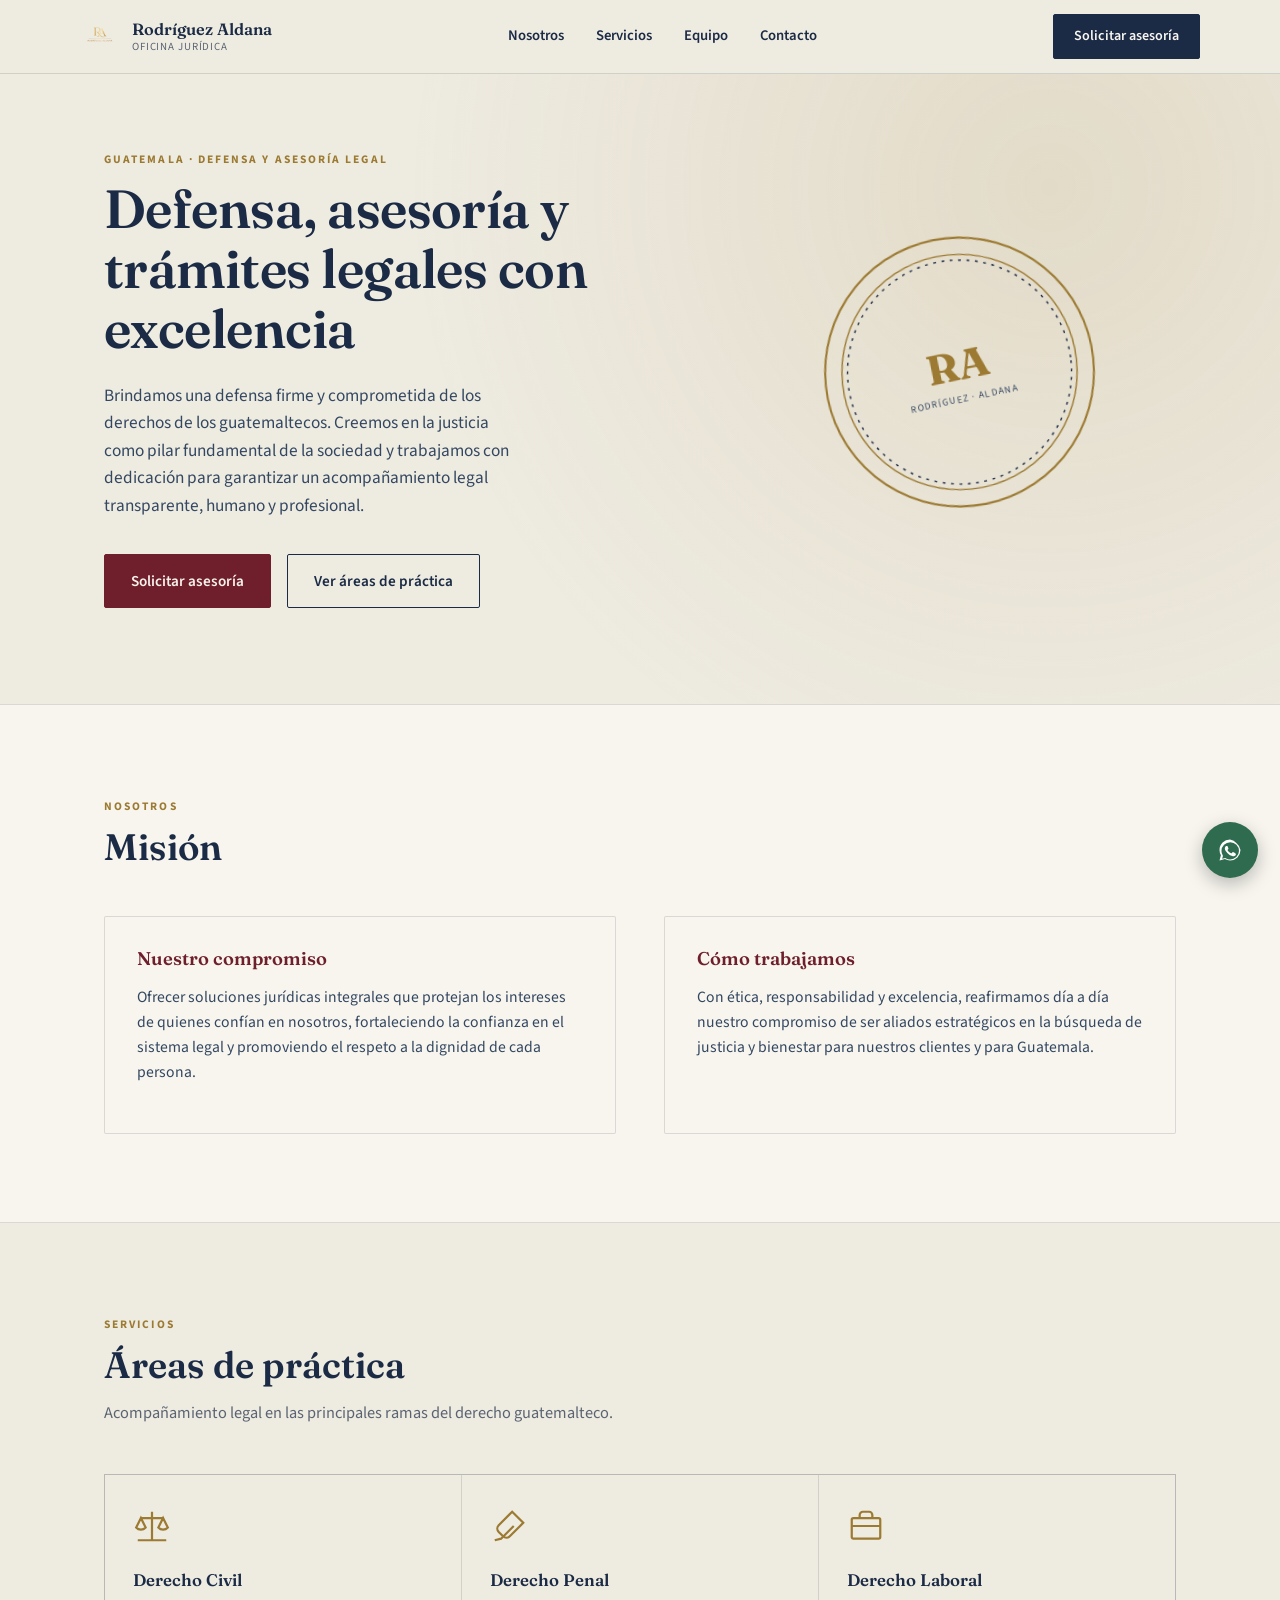
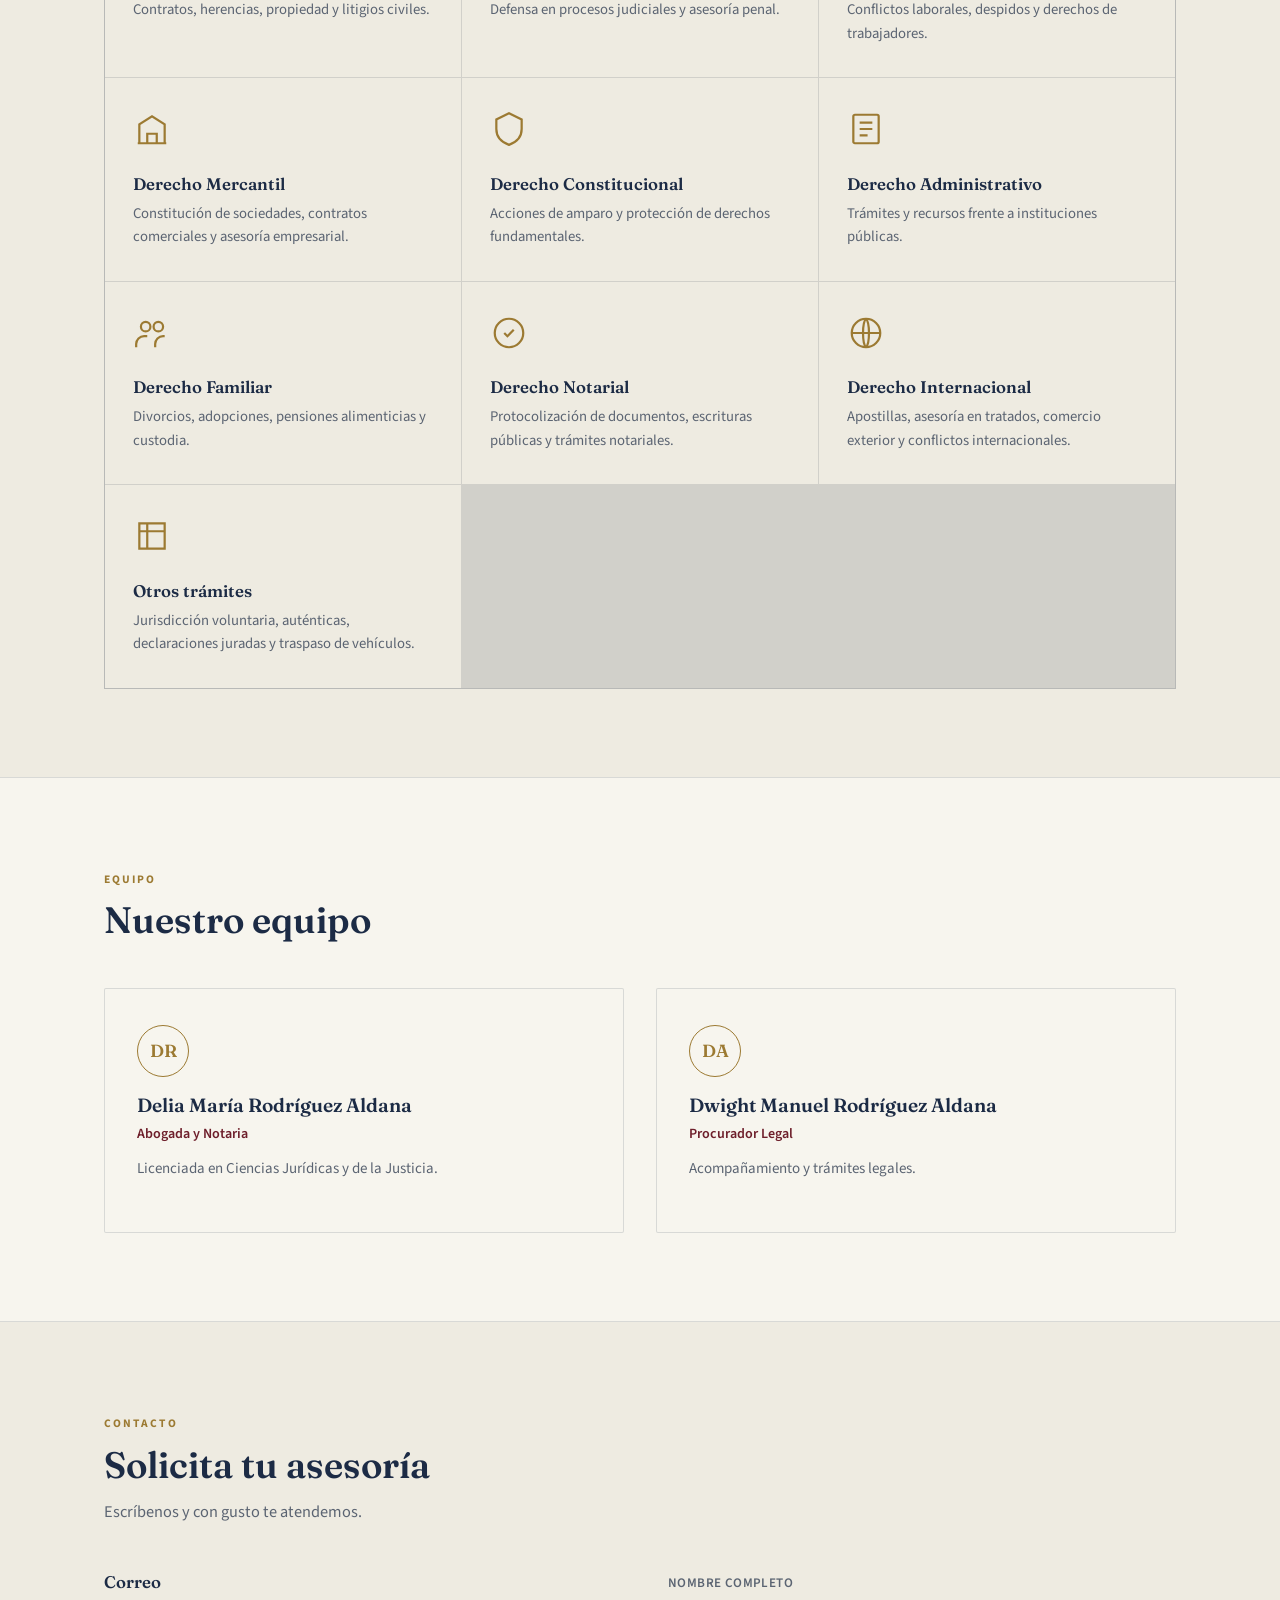
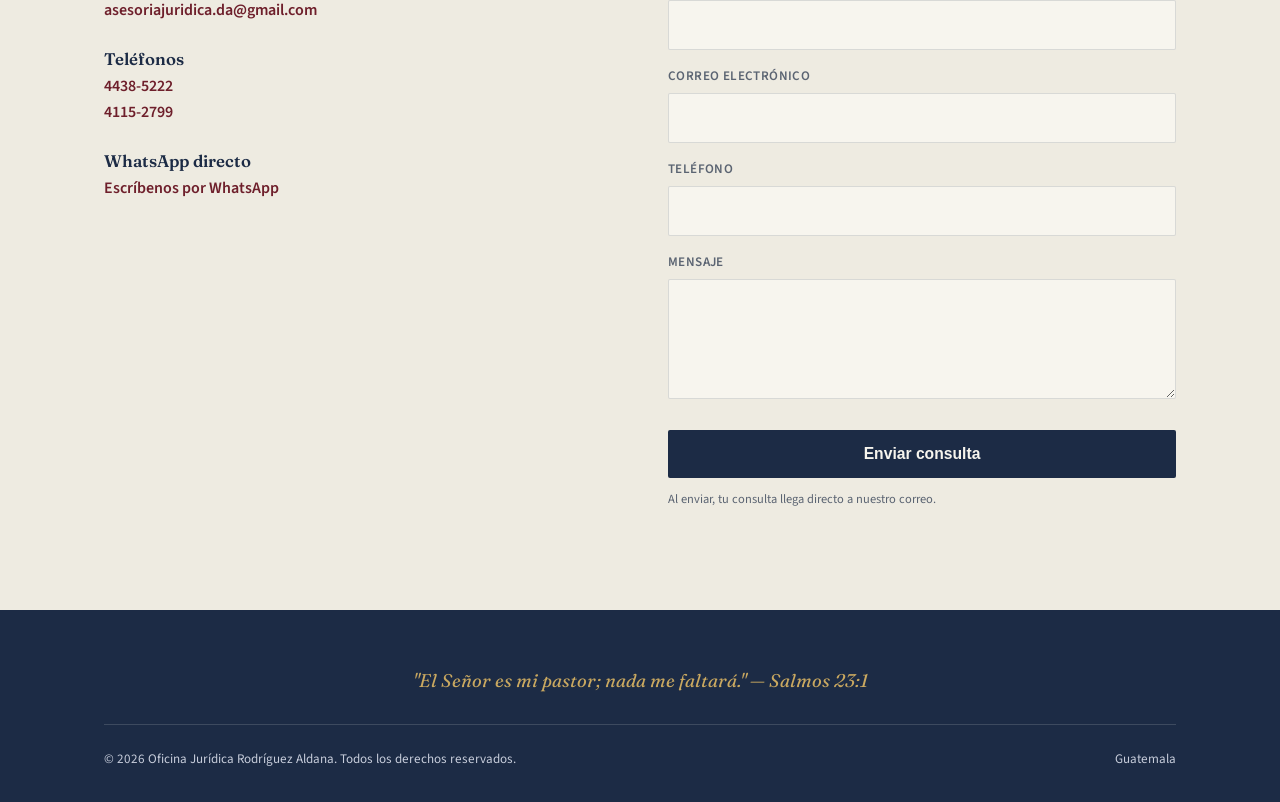
==== commit be64f731: "Add files via upload" ====
--- a/index.html
+++ b/index.html
@@ -1,92 +1,513 @@
-<!DOCTYPE html>
-<html lang="es">
-<head>
-  <meta charset="UTF-8">
-  <meta name="viewport" content="width=device-width, initial-scale=1.0">
-  <title>Oficina Jurídica - Aldana</title>
-  <link rel="stylesheet" href="style.css">
-</head>
-<body>
-  <header>
-<img src="logo.png" alt="Logo Rodríguez Aldana" class="logo">
-  <nav>
-    <h1>Oficina Jurídica Rodríguez Aldana</h1>
-    <nav>
-      <a href="#about">Nosotros</a>
-      <a href="#services">Servicios</a>
-      <a href="#team">Equipo</a>
-      <a href="#contact">Contacto</a>
-    </nav>
-  </header>
-
-</body>
- 
-  <section class="card" id="about">
- <div class="card"><h3>ESPACIO EN BLANCO</h3><p></p></div>
- <div class="grid">
-    <h2>Defensa, asesoría y trámites legales con excelencia</h2>
-    <p>Nuestro objetivo general es brindar una defensa firme y comprometida de los derechos de los guatemaltecos, Creemos en la justicia como pilar fundamental de la sociedad y trabajamos con dedicación para garantizar que cada cliente reciba un acompañamiento legal transparente, humano y profesional.
-
-Nuestra misión es ofrecer soluciones jurídicas integrales que protejan los intereses de quienes confían en nosotros, fortaleciendo la confianza en el sistema legal y promoviendo el respeto a la dignidad de cada persona, Con ética, responsabilidad y excelencia, reafirmamos día a día nuestro compromiso de ser aliados estratégicos en la búsqueda de justicia y bienestar para nuestros clientes y para Guatemala.</p>
-<a href="#contact" class="btn">Solicitar asesoría</a>
-  </section>
-
-  <section id="services">
-    <h2>Servicios Legales</h2>
-    <div class="grid">
-      <div class="card"><h3>Derecho Civil</h3><p>Contratos, herencias, propiedad y litigios civiles.</p></div>
-      <div class="card"><h3>Derecho Penal</h3><p>Defensa en procesos judiciales y asesoría penal.</p></div>
-      <div class="card"><h3>Derecho Laboral</h3><p>Conflictos laborales, despidos y derechos de trabajadores.</p></div>
-      <div class="card"><h3>Derecho Mercantil</h3><p>Constitución de sociedades, contratos comerciales y asesoría empresarial.</p></div>
-      <div class="card"><h3>Derecho Constitucional</h3><p>Acciones de amparo y protección de derechos fundamentales.</p></div>
-      <div class="card"><h3>Derecho Administrativo</h3><p>Trámites y recursos frente a instituciones públicas.</p></div>
-      <div class="card"><h3>Derecho Familiar</h3><p>Divorcios, adopciones, pensiones alimenticias y custodia.</p></div>
-      <div class="card"><h3>Derecho Notarial</h3><p>Protocolización de documentos, escrituras públicas y trámites notariales.</p></div>
-      <div class="card"><h3>Derecho Internacional</h3><p>Apostillas, Asesoría en tratados, comercio exterior y conflictos internacionales.</p></div>
- <div class="card"><h3>Otros trámites</h3><p>Jurisdicción voluntaria, Auténticas, Declaraciones Juradas, Traspaso de vehículos.</p></div>
-    </div>
-  </section>
-
-  <section id="team">
-    <h2>Nuestro Equipo</h2>
-    <div class="card">
-      <h3>Licenciada Delia María Rodríguez Aldana</h3>
-      <p>Licenciada en Ciencias Jurídicas y de la Justicia, Abogada y Notaria.</p>
-<h3>Dwight Manuel Rodríguez Aldana</h3>
-      <p>Procurador Legal.</p>
-    </div>
-  </section>
-
-  <section id="contact">
-    <h2>Contáctanos</h2>
-    <form action="https://formspree.io/f/maqgzyrv" method="POST" class="formulario">
-      <label for="name">Nombre completo</label>
-      <input type="text" id="name" name="name" required>
-
-      <label for="email">Correo electrónico</label>
-      <input type="email" id="email" name="name" required>
-
-      <label for="phone">Teléfono</label>
-      <input type="tel" id="phone" name="4438-5222">
-
-      <label for="message">Mensaje</label>
-      <textarea id="message" name="message" rows="6" required></textarea>
-
-      <input type="hidden" name="_next" value="gracias.html">
-
-      <button type="submit">Enviar consulta</button>
-    </form>
-<h2>Contacto</h2>
- <div class="card">
-<h3>Correo: asesoriajuridica.da@gmail.com</h3>
-<h3>Teléfonos: 44385222 y 41152799</h3>
- </div>
-  </section>
-<div class="versiculo">
-  <p>"El Señor es mi pastor; nada me faltará." – Salmos 23:1</p>
-</div>
-  <footer>
-    <p>&copy; 2026 Oficina Jurídica - Todos los derechos reservados</p>
-  </footer>
-</body>
-</html>
+<!DOCTYPE html>
+<html lang="es">
+<head>
+<meta charset="UTF-8">
+<meta name="viewport" content="width=device-width, initial-scale=1.0">
+<title>Oficina Jurídica Rodríguez Aldana</title>
+<meta name="description" content="Defensa, asesoría y trámites legales con excelencia en Guatemala. Derecho Civil, Penal, Laboral, Mercantil, Familiar y Notarial.">
+<link rel="preconnect" href="https://fonts.googleapis.com">
+<link rel="preconnect" href="https://fonts.gstatic.com" crossorigin>
+<link href="https://fonts.googleapis.com/css2?family=Fraunces:ital,opsz,wght@0,9..144,500;0,9..144,600;0,9..144,700;1,9..144,500&family=Source+Sans+3:wght@400;500;600;700&display=swap" rel="stylesheet">
+<style>
+  :root{
+    --ink:#1c2b45;
+    --ink-soft:#334761;
+    --paper:#eeebe1;
+    --paper-2:#f7f5ee;
+    --gold:#9c7a32;
+    --gold-light:#c9a860;
+    --wine:#6e1f2b;
+    --slate:#5b6472;
+    --line: rgba(28,43,69,0.14);
+    --radius: 2px;
+    --maxw: 1120px;
+  }
+  *{box-sizing:border-box;}
+  html{scroll-behavior:smooth;}
+  body{
+    margin:0;
+    background:var(--paper);
+    color:var(--ink);
+    font-family:'Source Sans 3', sans-serif;
+    font-size:16px;
+    line-height:1.6;
+    -webkit-font-smoothing:antialiased;
+  }
+  h1,h2,h3{
+    font-family:'Fraunces', serif;
+    font-weight:600;
+    line-height:1.12;
+    margin:0;
+    color:var(--ink);
+  }
+  a{color:inherit;text-decoration:none;}
+  img{max-width:100%;display:block;}
+  .wrap{max-width:var(--maxw);margin:0 auto;padding:0 24px;}
+  .eyebrow{
+    font-family:'Source Sans 3',sans-serif;
+    font-size:0.72rem;
+    letter-spacing:0.18em;
+    text-transform:uppercase;
+    color:var(--gold);
+    font-weight:700;
+    margin-bottom:10px;
+    display:inline-block;
+  }
+  :focus-visible{outline:2px solid var(--gold);outline-offset:3px;}
+
+  /* ---------- header ---------- */
+  header{
+    position:sticky; top:0; z-index:50;
+    background:rgba(238,235,225,0.92);
+    backdrop-filter:blur(6px);
+    border-bottom:1px solid var(--line);
+  }
+  .nav-row{
+    display:flex; align-items:center; justify-content:space-between;
+    padding:14px 0;
+  }
+  .brand{display:flex; align-items:center; gap:12px;}
+  .brand img{height:40px; width:auto;}
+  .brand-text{font-family:'Fraunces',serif; font-weight:600; font-size:1.02rem; line-height:1.2;}
+  .brand-text small{display:block; font-family:'Source Sans 3',sans-serif; font-weight:400; font-size:0.68rem; letter-spacing:0.08em; text-transform:uppercase; color:var(--slate);}
+  nav.primary{display:flex; gap:32px;}
+  nav.primary a{font-size:0.92rem; font-weight:600; position:relative; padding:6px 0;}
+  nav.primary a::after{content:"";position:absolute;left:0;bottom:0;width:0;height:2px;background:var(--gold);transition:width .25s ease;}
+  nav.primary a:hover::after{width:100%;}
+  .cta-small{
+    background:var(--ink); color:var(--paper-2)!important; padding:10px 20px;
+    font-weight:600; font-size:0.88rem; border-radius:var(--radius);
+    border:1px solid var(--ink);
+  }
+  .cta-small:hover{background:var(--ink-soft);}
+  .burger{
+    display:none; flex-direction:column; gap:5px; background:none; border:none; cursor:pointer; padding:8px;
+  }
+  .burger span{width:24px; height:2px; background:var(--ink); display:block; transition:.25s;}
+
+  .mobile-menu{
+    display:none;
+    position:fixed; inset:0; z-index:60;
+    background:var(--ink); color:var(--paper-2);
+    padding:28px 24px;
+    flex-direction:column;
+  }
+  .mobile-menu.open{display:flex;}
+  .mobile-menu .top-row{display:flex; justify-content:space-between; align-items:center; margin-bottom:40px;}
+  .mobile-menu .top-row .brand-text{color:var(--paper-2);}
+  .mobile-menu .top-row .brand-text small{color:var(--gold-light);}
+  .mobile-menu .close-btn{background:none;border:none;color:var(--paper-2);font-size:1.8rem;line-height:1;cursor:pointer;}
+  .mobile-menu a{
+    font-family:'Fraunces',serif; font-size:1.6rem; font-weight:500;
+    padding:16px 0; border-bottom:1px solid rgba(247,245,238,0.15);
+  }
+  .mobile-menu .cta-small{
+    margin-top:24px; text-align:center; background:var(--gold); border-color:var(--gold); color:var(--ink)!important;
+  }
+
+  /* ---------- hero ---------- */
+  .hero{
+    position:relative; overflow:hidden;
+    padding:72px 0 96px;
+    background:
+      radial-gradient(circle at 82% 18%, rgba(156,122,50,0.14), transparent 55%),
+      var(--paper);
+  }
+  .hero-grid{
+    display:grid; grid-template-columns: 1.15fr 0.85fr; gap:56px; align-items:center;
+  }
+  .hero h1{font-size:clamp(2.1rem, 4.2vw, 3.4rem); letter-spacing:-0.01em;}
+  .hero p.lede{
+    margin-top:22px; max-width:46ch; color:var(--ink-soft); font-size:1.08rem;
+  }
+  .hero-ctas{display:flex; gap:16px; margin-top:34px; flex-wrap:wrap;}
+  .btn-primary{
+    background:var(--wine); color:#f7f2ec; padding:14px 26px; font-weight:600;
+    border-radius:var(--radius); border:1px solid var(--wine); font-size:0.95rem;
+  }
+  .btn-primary:hover{background:#5a1922;}
+  .btn-ghost{
+    padding:14px 26px; border:1px solid var(--ink); font-weight:600; font-size:0.95rem; border-radius:var(--radius);
+  }
+  .btn-ghost:hover{background:var(--ink); color:var(--paper-2);}
+
+  /* seal signature element */
+  .seal-wrap{display:flex; justify-content:center; align-items:center;}
+  .seal{
+    width:min(280px, 70vw); aspect-ratio:1/1; position:relative;
+    animation: seal-in 1s ease both;
+  }
+  @keyframes seal-in{ from{opacity:0; transform:scale(.85) rotate(-8deg);} to{opacity:1; transform:scale(1) rotate(-6deg);} }
+  .seal svg{width:100%; height:100%;}
+  .seal-text{
+    position:absolute; inset:0; display:flex; align-items:center; justify-content:center;
+    flex-direction:column; text-align:center; transform:rotate(-6deg);
+  }
+  .seal-text .mono{font-family:'Fraunces',serif; font-size:2.6rem; font-weight:700; color:var(--gold); line-height:1;}
+  .seal-text .sub{font-size:0.6rem; letter-spacing:0.14em; text-transform:uppercase; color:var(--ink-soft); margin-top:6px;}
+
+  @media (prefers-reduced-motion: reduce){
+    .seal{animation:none; transform:rotate(-6deg);}
+  }
+
+  /* ---------- sections generic ---------- */
+  section{padding:88px 0;}
+  section.alt{background:var(--paper-2); border-top:1px solid var(--line); border-bottom:1px solid var(--line);}
+  .section-head{max-width:640px; margin-bottom:48px;}
+  .section-head h2{font-size:clamp(1.7rem, 3vw, 2.3rem);}
+  .section-head p{color:var(--slate); margin-top:14px; font-size:1.02rem;}
+
+  /* about */
+  .about-cols{display:grid; grid-template-columns:1fr 1fr; gap:48px;}
+  .about-cols .card{
+    background:var(--paper-2); border:1px solid var(--line); padding:32px; border-radius:var(--radius);
+  }
+  .about-cols h3{font-size:1.15rem; margin-bottom:12px; color:var(--wine);}
+  .about-cols p{color:var(--ink-soft); font-size:0.98rem;}
+
+  /* services */
+  .services-grid{
+    display:grid; grid-template-columns:repeat(3, 1fr); gap:1px;
+    background:var(--line); border:1px solid var(--line);
+  }
+  .service{
+    background:var(--paper); padding:32px 28px; transition:background .2s ease;
+  }
+  .service:hover{background:var(--paper-2);}
+  .service .icon{
+    width:38px; height:38px; margin-bottom:18px; color:var(--gold);
+  }
+  .service h3{font-size:1.05rem; margin-bottom:8px;}
+  .service p{color:var(--slate); font-size:0.92rem; margin:0;}
+
+  /* team */
+  .team-grid{display:grid; grid-template-columns:1fr 1fr; gap:32px;}
+  .person{
+    background:var(--paper-2); border:1px solid var(--line); padding:36px 32px; border-radius:var(--radius);
+    position:relative;
+  }
+  .person .badge{
+    display:inline-flex; align-items:center; justify-content:center;
+    width:52px; height:52px; border-radius:50%; border:1.5px solid var(--gold);
+    font-family:'Fraunces',serif; font-weight:600; color:var(--gold); margin-bottom:18px; font-size:1.1rem;
+  }
+  .person h3{font-size:1.2rem;}
+  .person .role{color:var(--wine); font-weight:600; font-size:0.88rem; margin-top:6px; display:block;}
+  .person p.desc{color:var(--slate); margin-top:12px; font-size:0.94rem;}
+
+  /* contact */
+  .contact-grid{display:grid; grid-template-columns:1fr 1fr; gap:56px;}
+  .contact-info h3{font-size:1.05rem; margin-bottom:6px;}
+  .contact-info .item{margin-bottom:26px;}
+  .contact-info a.link{color:var(--wine); font-weight:600;}
+  .contact-info a.link:hover{text-decoration:underline;}
+  form{display:flex; flex-direction:column; gap:16px;}
+  form label{font-size:0.82rem; font-weight:600; letter-spacing:0.03em; text-transform:uppercase; color:var(--slate); margin-bottom:6px; display:block;}
+  form input, form textarea{
+    width:100%; padding:13px 14px; border:1px solid var(--line); background:var(--paper-2);
+    font-family:'Source Sans 3',sans-serif; font-size:0.96rem; border-radius:var(--radius); color:var(--ink);
+  }
+  form input:focus, form textarea:focus{border-color:var(--gold); outline:none;}
+  form textarea{min-height:120px; resize:vertical;}
+  form button{
+    background:var(--ink); color:var(--paper-2); border:none; padding:15px 20px; font-weight:600;
+    font-size:0.98rem; cursor:pointer; border-radius:var(--radius); margin-top:6px;
+  }
+  form button:hover{background:var(--ink-soft);}
+  .form-note{font-size:0.78rem; color:var(--slate); margin-top:-4px;}
+
+  /* footer */
+  footer{background:var(--ink); color:var(--paper-2); padding:56px 0 32px;}
+  footer .verse{
+    font-family:'Fraunces', serif; font-style:italic; font-size:1.15rem; text-align:center;
+    max-width:560px; margin:0 auto 28px; color:var(--gold-light);
+  }
+  footer .foot-row{
+    display:flex; justify-content:space-between; align-items:center; flex-wrap:wrap; gap:12px;
+    border-top:1px solid rgba(247,245,238,0.15); padding-top:24px; font-size:0.82rem; color:#c7cddb;
+  }
+
+  /* whatsapp float */
+  .wa-float{
+    position:fixed; bottom:22px; right:22px; z-index:40;
+    width:56px; height:56px; border-radius:50%; background:#2f6b4f;
+    display:flex; align-items:center; justify-content:center; box-shadow:0 6px 18px rgba(0,0,0,0.25);
+  }
+  .wa-float svg{width:28px; height:28px; fill:#fff;}
+  .wa-float:hover{background:#255840;}
+
+  /* ---------- responsive ---------- */
+  @media (max-width: 900px){
+    .services-grid{grid-template-columns:repeat(2,1fr);}
+    .about-cols{grid-template-columns:1fr;}
+    .hero-grid{grid-template-columns:1fr; text-align:left;}
+    .seal-wrap{margin-top:20px; justify-content:flex-start;}
+  }
+  @media (max-width: 700px){
+    nav.primary, header .cta-small{display:none;}
+    .burger{display:flex;}
+    section{padding:64px 0;}
+    .services-grid{grid-template-columns:1fr;}
+    .team-grid{grid-template-columns:1fr;}
+    .contact-grid{grid-template-columns:1fr; gap:40px;}
+    .hero{padding:48px 0 64px;}
+    .hero-ctas{flex-direction:column; align-items:stretch;}
+    .hero-ctas a{text-align:center;}
+    .brand-text{font-size:0.9rem;}
+    .wa-float{bottom:16px; right:16px; width:50px; height:50px;}
+  }
+</style>
+</head>
+<body>
+
+<header>
+  <div class="wrap nav-row">
+    <div class="brand">
+      <img src="logo.png" alt="Logotipo Rodríguez Aldana">
+      <div class="brand-text">Rodríguez Aldana<small>Oficina Jurídica</small></div>
+    </div>
+    <nav class="primary">
+      <a href="#about">Nosotros</a>
+      <a href="#services">Servicios</a>
+      <a href="#team">Equipo</a>
+      <a href="#contact">Contacto</a>
+    </nav>
+    <a href="#contact" class="cta-small">Solicitar asesoría</a>
+    <button class="burger" id="burgerBtn" aria-label="Abrir menú" aria-expanded="false">
+      <span></span><span></span><span></span>
+    </button>
+  </div>
+</header>
+
+<div class="mobile-menu" id="mobileMenu">
+  <div class="top-row">
+    <div class="brand-text">Rodríguez Aldana<small>Oficina Jurídica</small></div>
+    <button class="close-btn" id="closeBtn" aria-label="Cerrar menú">&times;</button>
+  </div>
+  <a href="#about">Nosotros</a>
+  <a href="#services">Servicios</a>
+  <a href="#team">Equipo</a>
+  <a href="#contact">Contacto</a>
+  <a href="#contact" class="cta-small">Solicitar asesoría</a>
+</div>
+
+<section class="hero">
+  <div class="wrap hero-grid">
+    <div>
+      <span class="eyebrow">Guatemala · Defensa y asesoría legal</span>
+      <h1>Defensa, asesoría y trámites legales con excelencia</h1>
+      <p class="lede">Brindamos una defensa firme y comprometida de los derechos de los guatemaltecos. Creemos en la justicia como pilar fundamental de la sociedad y trabajamos con dedicación para garantizar un acompañamiento legal transparente, humano y profesional.</p>
+      <div class="hero-ctas">
+        <a href="#contact" class="btn-primary">Solicitar asesoría</a>
+        <a href="#services" class="btn-ghost">Ver áreas de práctica</a>
+      </div>
+    </div>
+    <div class="seal-wrap">
+      <div class="seal">
+        <svg viewBox="0 0 200 200" fill="none" xmlns="http://www.w3.org/2000/svg">
+          <circle cx="100" cy="100" r="96" stroke="#9c7a32" stroke-width="1.5"/>
+          <circle cx="100" cy="100" r="84" stroke="#9c7a32" stroke-width="1"/>
+          <circle cx="100" cy="100" r="80" stroke="#1c2b45" stroke-width="1" stroke-dasharray="2 4"/>
+        </svg>
+        <div class="seal-text">
+          <span class="mono">RA</span>
+          <span class="sub">Rodríguez · Aldana</span>
+        </div>
+      </div>
+    </div>
+  </div>
+</section>
+
+<section id="about" class="alt">
+  <div class="wrap">
+    <div class="section-head">
+      <span class="eyebrow">Nosotros</span>
+      <h2>Misión</h2>
+    </div>
+    <div class="about-cols">
+      <div class="card">
+        <h3>Nuestro compromiso</h3>
+        <p>Ofrecer soluciones jurídicas integrales que protejan los intereses de quienes confían en nosotros, fortaleciendo la confianza en el sistema legal y promoviendo el respeto a la dignidad de cada persona.</p>
+      </div>
+      <div class="card">
+        <h3>Cómo trabajamos</h3>
+        <p>Con ética, responsabilidad y excelencia, reafirmamos día a día nuestro compromiso de ser aliados estratégicos en la búsqueda de justicia y bienestar para nuestros clientes y para Guatemala.</p>
+      </div>
+    </div>
+  </div>
+</section>
+
+<section id="services">
+  <div class="wrap">
+    <div class="section-head">
+      <span class="eyebrow">Servicios</span>
+      <h2>Áreas de práctica</h2>
+      <p>Acompañamiento legal en las principales ramas del derecho guatemalteco.</p>
+    </div>
+  </div>
+  <div class="wrap">
+    <div class="services-grid">
+
+      <div class="service">
+        <svg class="icon" viewBox="0 0 24 24" fill="none" stroke="currentColor" stroke-width="1.4"><path d="M12 3v18M5 7l-3 6a4 4 0 0 0 6 0zM19 7l-3 6a4 4 0 0 0 6 0zM3 21h18M5 7h14"/></svg>
+        <h3>Derecho Civil</h3>
+        <p>Contratos, herencias, propiedad y litigios civiles.</p>
+      </div>
+
+      <div class="service">
+        <svg class="icon" viewBox="0 0 24 24" fill="none" stroke="currentColor" stroke-width="1.4"><path d="M14 3l7 7-8.5 8.5a3 3 0 0 1-4.24 0l-2.76-2.76a3 3 0 0 1 0-4.24L14 3z"/><path d="M3 21l4-1 8-8"/></svg>
+        <h3>Derecho Penal</h3>
+        <p>Defensa en procesos judiciales y asesoría penal.</p>
+      </div>
+
+      <div class="service">
+        <svg class="icon" viewBox="0 0 24 24" fill="none" stroke="currentColor" stroke-width="1.4"><rect x="3" y="7" width="18" height="13" rx="1"/><path d="M8 7V5a2 2 0 0 1 2-2h4a2 2 0 0 1 2 2v2M3 12h18"/></svg>
+        <h3>Derecho Laboral</h3>
+        <p>Conflictos laborales, despidos y derechos de trabajadores.</p>
+      </div>
+
+      <div class="service">
+        <svg class="icon" viewBox="0 0 24 24" fill="none" stroke="currentColor" stroke-width="1.4"><path d="M3 21h18M4 21V9l8-5 8 5v12M9 21v-6h6v6"/></svg>
+        <h3>Derecho Mercantil</h3>
+        <p>Constitución de sociedades, contratos comerciales y asesoría empresarial.</p>
+      </div>
+
+      <div class="service">
+        <svg class="icon" viewBox="0 0 24 24" fill="none" stroke="currentColor" stroke-width="1.4"><path d="M12 2l8 4v6c0 5-3.4 8.4-8 10-4.6-1.6-8-5-8-10V6l8-4z"/></svg>
+        <h3>Derecho Constitucional</h3>
+        <p>Acciones de amparo y protección de derechos fundamentales.</p>
+      </div>
+
+      <div class="service">
+        <svg class="icon" viewBox="0 0 24 24" fill="none" stroke="currentColor" stroke-width="1.4"><rect x="4" y="3" width="16" height="18" rx="1"/><path d="M8 8h8M8 12h8M8 16h5"/></svg>
+        <h3>Derecho Administrativo</h3>
+        <p>Trámites y recursos frente a instituciones públicas.</p>
+      </div>
+
+      <div class="service">
+        <svg class="icon" viewBox="0 0 24 24" fill="none" stroke="currentColor" stroke-width="1.4"><circle cx="8" cy="8" r="3"/><circle cx="16" cy="8" r="3"/><path d="M2 21v-2a5 5 0 0 1 5-5h2M14 21v-2a5 5 0 0 1 5-5h1"/></svg>
+        <h3>Derecho Familiar</h3>
+        <p>Divorcios, adopciones, pensiones alimenticias y custodia.</p>
+      </div>
+
+      <div class="service">
+        <svg class="icon" viewBox="0 0 24 24" fill="none" stroke="currentColor" stroke-width="1.4"><circle cx="12" cy="12" r="9"/><path d="M9 12l2 2 4-4"/></svg>
+        <h3>Derecho Notarial</h3>
+        <p>Protocolización de documentos, escrituras públicas y trámites notariales.</p>
+      </div>
+
+      <div class="service">
+        <svg class="icon" viewBox="0 0 24 24" fill="none" stroke="currentColor" stroke-width="1.4"><circle cx="12" cy="12" r="9"/><path d="M3 12h18M12 3c2.5 2.5 2.5 15.5 0 18M12 3c-2.5 2.5-2.5 15.5 0 18"/></svg>
+        <h3>Derecho Internacional</h3>
+        <p>Apostillas, asesoría en tratados, comercio exterior y conflictos internacionales.</p>
+      </div>
+
+      <div class="service">
+        <svg class="icon" viewBox="0 0 24 24" fill="none" stroke="currentColor" stroke-width="1.4"><path d="M4 4h16v16H4z"/><path d="M4 9h16M9 4v16"/></svg>
+        <h3>Otros trámites</h3>
+        <p>Jurisdicción voluntaria, auténticas, declaraciones juradas y traspaso de vehículos.</p>
+      </div>
+
+    </div>
+  </div>
+</section>
+
+<section id="team" class="alt">
+  <div class="wrap">
+    <div class="section-head">
+      <span class="eyebrow">Equipo</span>
+      <h2>Nuestro equipo</h2>
+    </div>
+    <div class="team-grid">
+      <div class="person">
+        <span class="badge">DR</span>
+        <h3>Delia María Rodríguez Aldana</h3>
+        <span class="role">Abogada y Notaria</span>
+        <p class="desc">Licenciada en Ciencias Jurídicas y de la Justicia.</p>
+      </div>
+      <div class="person">
+        <span class="badge">DA</span>
+        <h3>Dwight Manuel Rodríguez Aldana</h3>
+        <span class="role">Procurador Legal</span>
+        <p class="desc">Acompañamiento y trámites legales.</p>
+      </div>
+    </div>
+  </div>
+</section>
+
+<section id="contact">
+  <div class="wrap">
+    <div class="section-head">
+      <span class="eyebrow">Contacto</span>
+      <h2>Solicita tu asesoría</h2>
+      <p>Escríbenos y con gusto te atendemos.</p>
+    </div>
+    <div class="contact-grid">
+      <div class="contact-info">
+        <div class="item">
+          <h3>Correo</h3>
+          <a class="link" href="mailto:asesoriajuridica.da@gmail.com">asesoriajuridica.da@gmail.com</a>
+        </div>
+        <div class="item">
+          <h3>Teléfonos</h3>
+          <a class="link" href="tel:+50244385222">4438-5222</a><br>
+          <a class="link" href="tel:+50241152799">4115-2799</a>
+        </div>
+        <div class="item">
+          <h3>WhatsApp directo</h3>
+          <a class="link" href="https://wa.me/50241152799" target="_blank" rel="noopener">Escríbenos por WhatsApp</a>
+        </div>
+      </div>
+      <form action="https://formsubmit.co/asesoriajuridica.da@gmail.com" method="POST">
+        <input type="hidden" name="_subject" value="Nueva consulta desde la página web">
+        <input type="hidden" name="_template" value="table">
+        <input type="hidden" name="_captcha" value="false">
+        <div>
+          <label for="name">Nombre completo</label>
+          <input id="name" type="text" name="Nombre" required>
+        </div>
+        <div>
+          <label for="email">Correo electrónico</label>
+          <input id="email" type="email" name="Correo" required>
+        </div>
+        <div>
+          <label for="phone">Teléfono</label>
+          <input id="phone" type="tel" name="Teléfono">
+        </div>
+        <div>
+          <label for="msg">Mensaje</label>
+          <textarea id="msg" name="Mensaje" required></textarea>
+        </div>
+        <button type="submit">Enviar consulta</button>
+        <p class="form-note">Al enviar, tu consulta llega directo a nuestro correo.</p>
+      </form>
+    </div>
+  </div>
+</section>
+
+<footer>
+  <div class="wrap">
+    <p class="verse">"El Señor es mi pastor; nada me faltará." — Salmos 23:1</p>
+    <div class="foot-row">
+      <span>© 2026 Oficina Jurídica Rodríguez Aldana. Todos los derechos reservados.</span>
+      <span>Guatemala</span>
+    </div>
+  </div>
+</footer>
+
+<a class="wa-float" href="https://wa.me/50241152799" target="_blank" rel="noopener" aria-label="Escríbenos por WhatsApp">
+  <svg viewBox="0 0 24 24"><path d="M17.6 6.3A8.9 8.9 0 0 0 12.05 3 9 9 0 0 0 3 12.05a8.9 8.9 0 0 0 1.2 4.5L3 21l4.6-1.2a9 9 0 0 0 4.4 1.15h.05A9 9 0 0 0 21 12.05a9 9 0 0 0-3.4-5.75zm-5.5 13.8h-.05a7.5 7.5 0 0 1-3.8-1.05l-.27-.16-2.7.7.72-2.65-.18-.27a7.4 7.4 0 0 1-1.13-3.9 7.5 7.5 0 0 1 7.5-7.5 7.4 7.4 0 0 1 5.3 2.2 7.4 7.4 0 0 1 2.2 5.3 7.5 7.5 0 0 1-7.6 7.33zm4.1-5.6c-.22-.12-1.32-.65-1.53-.72-.2-.08-.35-.12-.5.1-.15.24-.58.73-.7.87-.13.15-.26.17-.48.06a6.1 6.1 0 0 1-1.8-1.1 6.7 6.7 0 0 1-1.25-1.55c-.13-.24 0-.36.1-.48.1-.1.24-.26.35-.4.12-.12.16-.2.24-.36.08-.15.04-.28-.02-.4-.06-.12-.5-1.2-.68-1.65-.18-.43-.37-.37-.5-.38h-.43c-.15 0-.4.06-.6.28-.22.24-.83.8-.83 1.96s.85 2.28.97 2.44c.12.15 1.66 2.55 4.03 3.57.56.24 1 .39 1.34.5.56.18 1.08.15 1.48.1.45-.07 1.32-.54 1.5-1.06.2-.52.2-.96.14-1.06-.06-.1-.2-.16-.42-.27z"/></svg>
+</a>
+
+<script>
+  const burgerBtn = document.getElementById('burgerBtn');
+  const closeBtn = document.getElementById('closeBtn');
+  const mobileMenu = document.getElementById('mobileMenu');
+  function openMenu(){ mobileMenu.classList.add('open'); burgerBtn.setAttribute('aria-expanded','true'); document.body.style.overflow='hidden'; }
+  function closeMenu(){ mobileMenu.classList.remove('open'); burgerBtn.setAttribute('aria-expanded','false'); document.body.style.overflow=''; }
+  burgerBtn.addEventListener('click', openMenu);
+  closeBtn.addEventListener('click', closeMenu);
+  mobileMenu.querySelectorAll('a').forEach(a => a.addEventListener('click', closeMenu));
+</script>
+</body>
+</html>
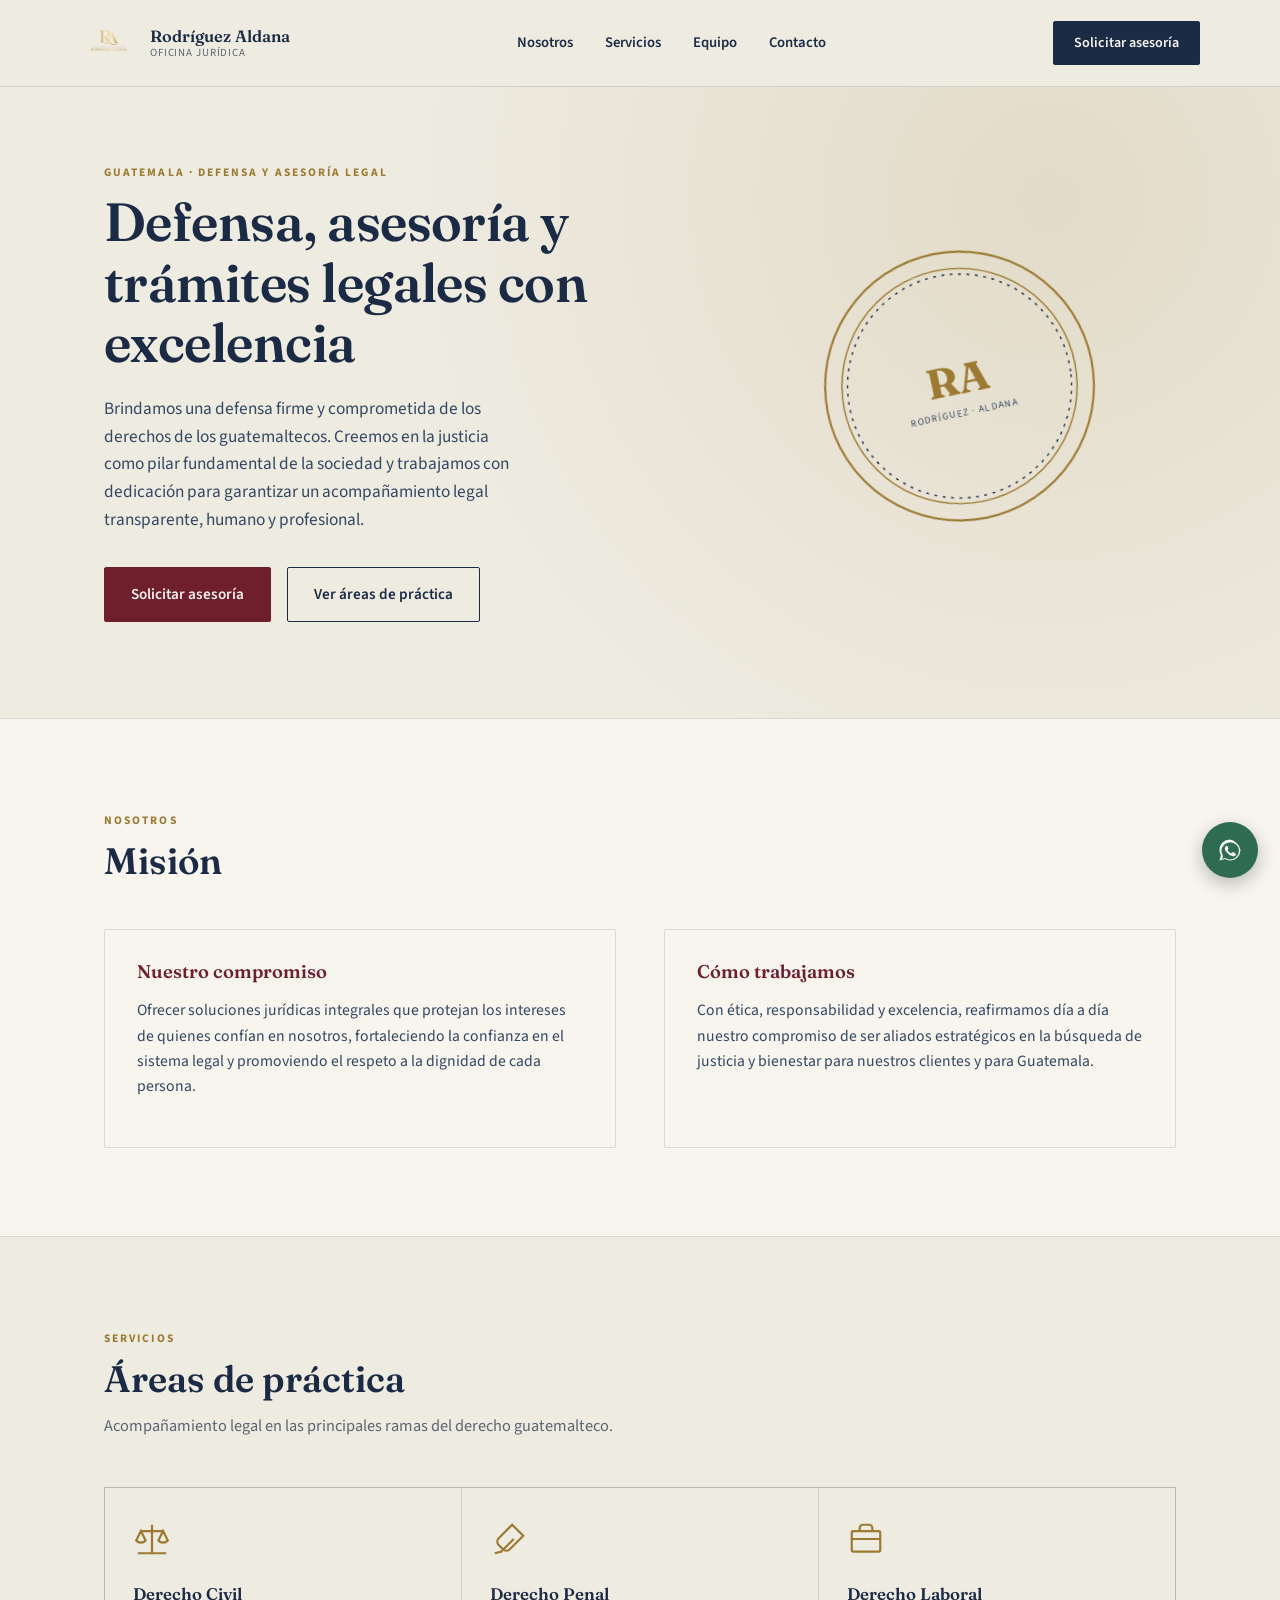
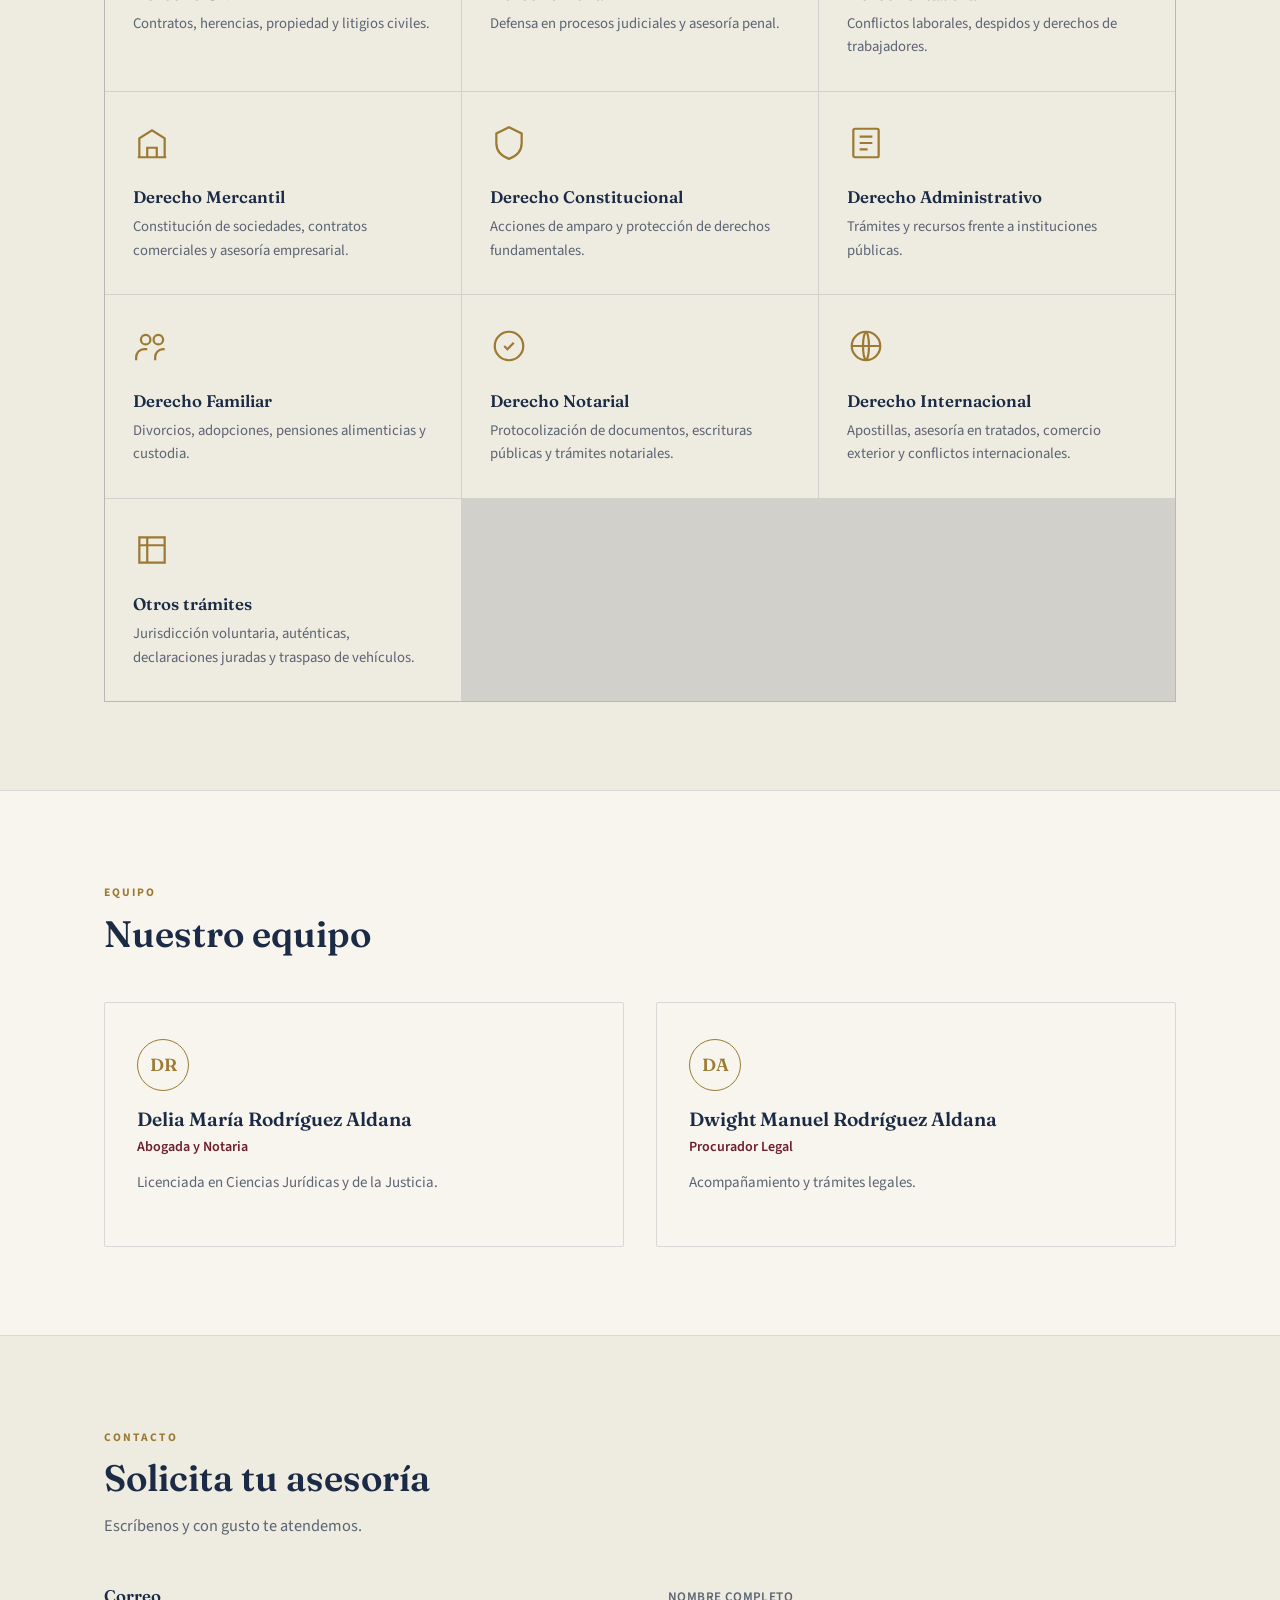
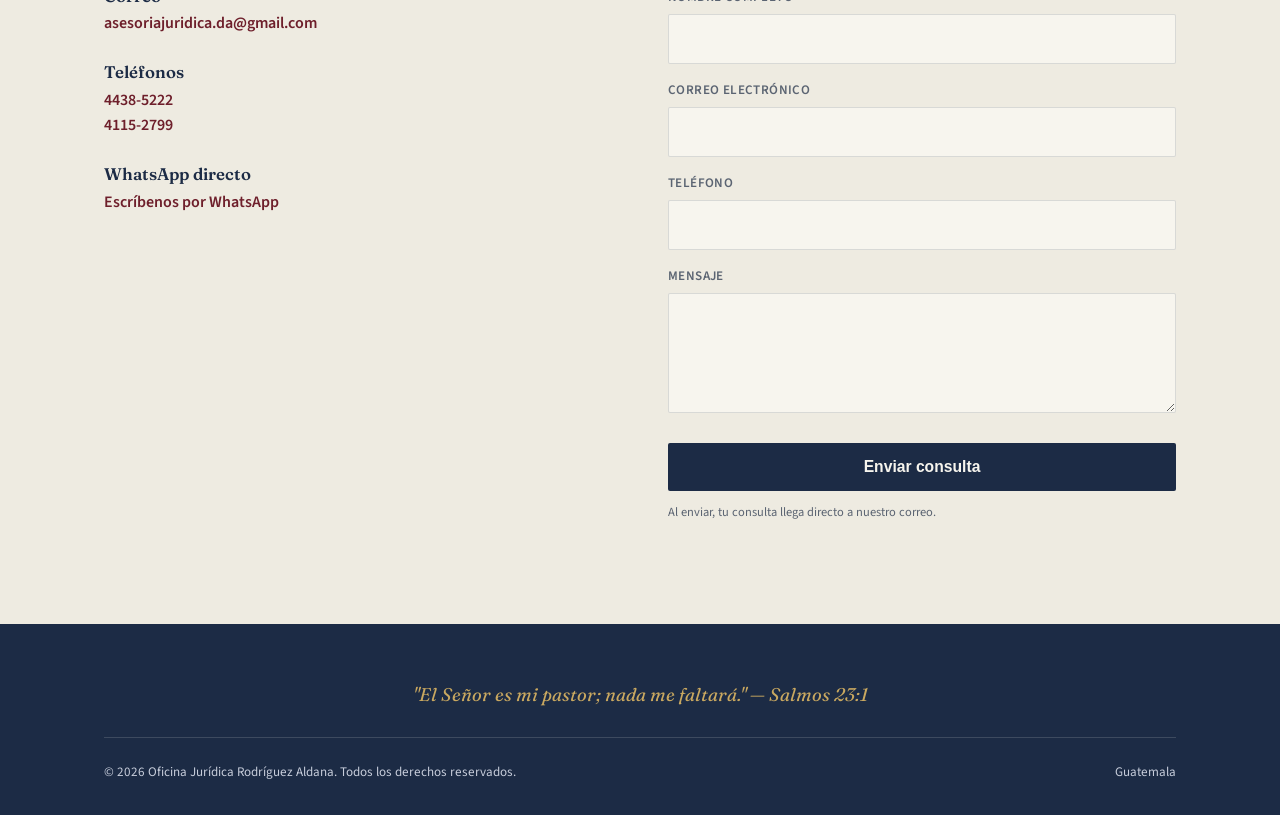
==== commit cbf06d6b: "Add files via upload" ====
--- a/index.html
+++ b/index.html
@@ -67,7 +67,7 @@
     padding:14px 0;
   }
   .brand{display:flex; align-items:center; gap:12px;}
-  .brand img{height:40px; width:auto;}
+  .brand img{height:58px; width:auto;}
   .brand-text{font-family:'Fraunces',serif; font-weight:600; font-size:1.02rem; line-height:1.2;}
   .brand-text small{display:block; font-family:'Source Sans 3',sans-serif; font-weight:400; font-size:0.68rem; letter-spacing:0.08em; text-transform:uppercase; color:var(--slate);}
   nav.primary{display:flex; gap:32px;}
@@ -455,13 +455,10 @@
         </div>
         <div class="item">
           <h3>WhatsApp directo</h3>
-          <a class="link" href="https://wa.me/50241152799" target="_blank" rel="noopener">Escríbenos por WhatsApp</a>
-        </div>
-      </div>
-      <form action="https://formsubmit.co/asesoriajuridica.da@gmail.com" method="POST">
-        <input type="hidden" name="_subject" value="Nueva consulta desde la página web">
-        <input type="hidden" name="_template" value="table">
-        <input type="hidden" name="_captcha" value="false">
+          <a class="link" href="https://wa.me/50244385222" target="_blank" rel="noopener">Escríbenos por WhatsApp</a>
+        </div>
+      </div>
+      <form action="https://formspree.io/f/maqgzyrv" method="POST">
         <div>
           <label for="name">Nombre completo</label>
           <input id="name" type="text" name="Nombre" required>
@@ -495,7 +492,7 @@
   </div>
 </footer>
 
-<a class="wa-float" href="https://wa.me/50241152799" target="_blank" rel="noopener" aria-label="Escríbenos por WhatsApp">
+<a class="wa-float" href="https://wa.me/50244385222" target="_blank" rel="noopener" aria-label="Escríbenos por WhatsApp">
   <svg viewBox="0 0 24 24"><path d="M17.6 6.3A8.9 8.9 0 0 0 12.05 3 9 9 0 0 0 3 12.05a8.9 8.9 0 0 0 1.2 4.5L3 21l4.6-1.2a9 9 0 0 0 4.4 1.15h.05A9 9 0 0 0 21 12.05a9 9 0 0 0-3.4-5.75zm-5.5 13.8h-.05a7.5 7.5 0 0 1-3.8-1.05l-.27-.16-2.7.7.72-2.65-.18-.27a7.4 7.4 0 0 1-1.13-3.9 7.5 7.5 0 0 1 7.5-7.5 7.4 7.4 0 0 1 5.3 2.2 7.4 7.4 0 0 1 2.2 5.3 7.5 7.5 0 0 1-7.6 7.33zm4.1-5.6c-.22-.12-1.32-.65-1.53-.72-.2-.08-.35-.12-.5.1-.15.24-.58.73-.7.87-.13.15-.26.17-.48.06a6.1 6.1 0 0 1-1.8-1.1 6.7 6.7 0 0 1-1.25-1.55c-.13-.24 0-.36.1-.48.1-.1.24-.26.35-.4.12-.12.16-.2.24-.36.08-.15.04-.28-.02-.4-.06-.12-.5-1.2-.68-1.65-.18-.43-.37-.37-.5-.38h-.43c-.15 0-.4.06-.6.28-.22.24-.83.8-.83 1.96s.85 2.28.97 2.44c.12.15 1.66 2.55 4.03 3.57.56.24 1 .39 1.34.5.56.18 1.08.15 1.48.1.45-.07 1.32-.54 1.5-1.06.2-.52.2-.96.14-1.06-.06-.1-.2-.16-.42-.27z"/></svg>
 </a>
 
